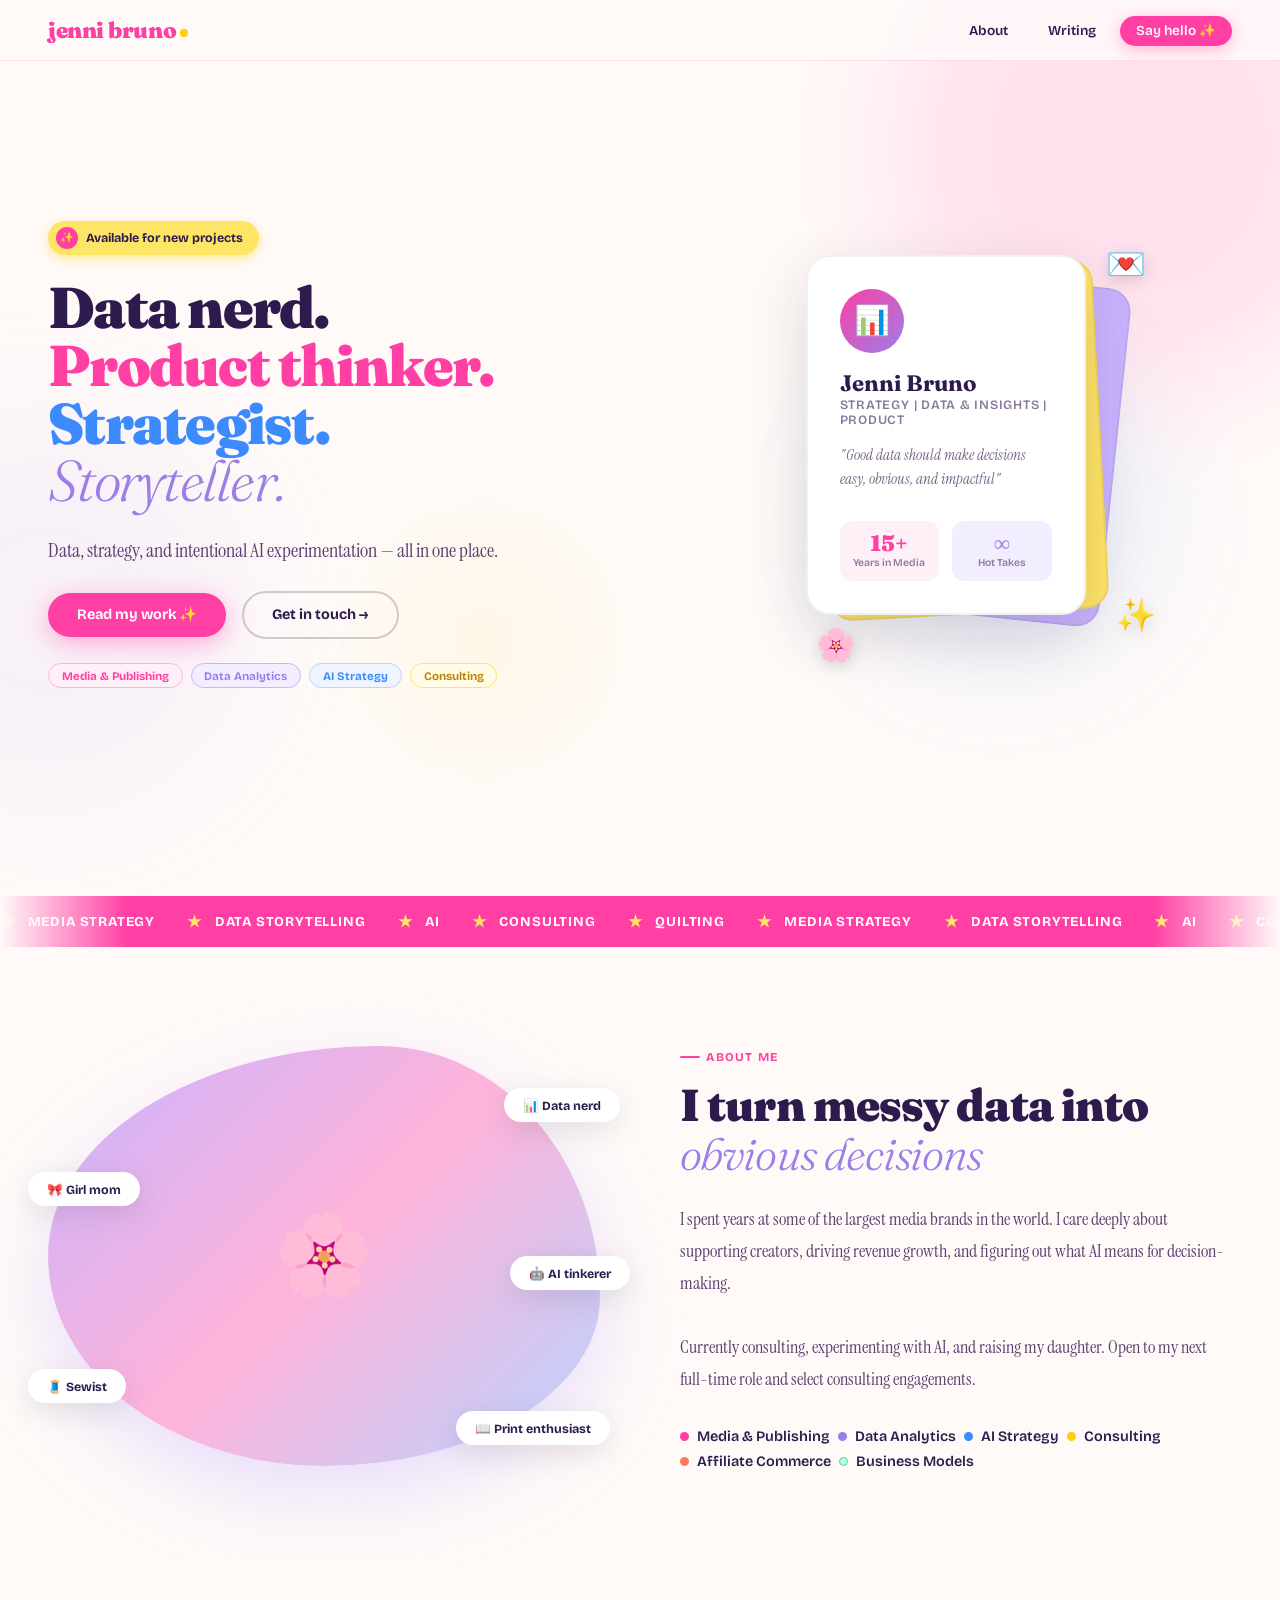
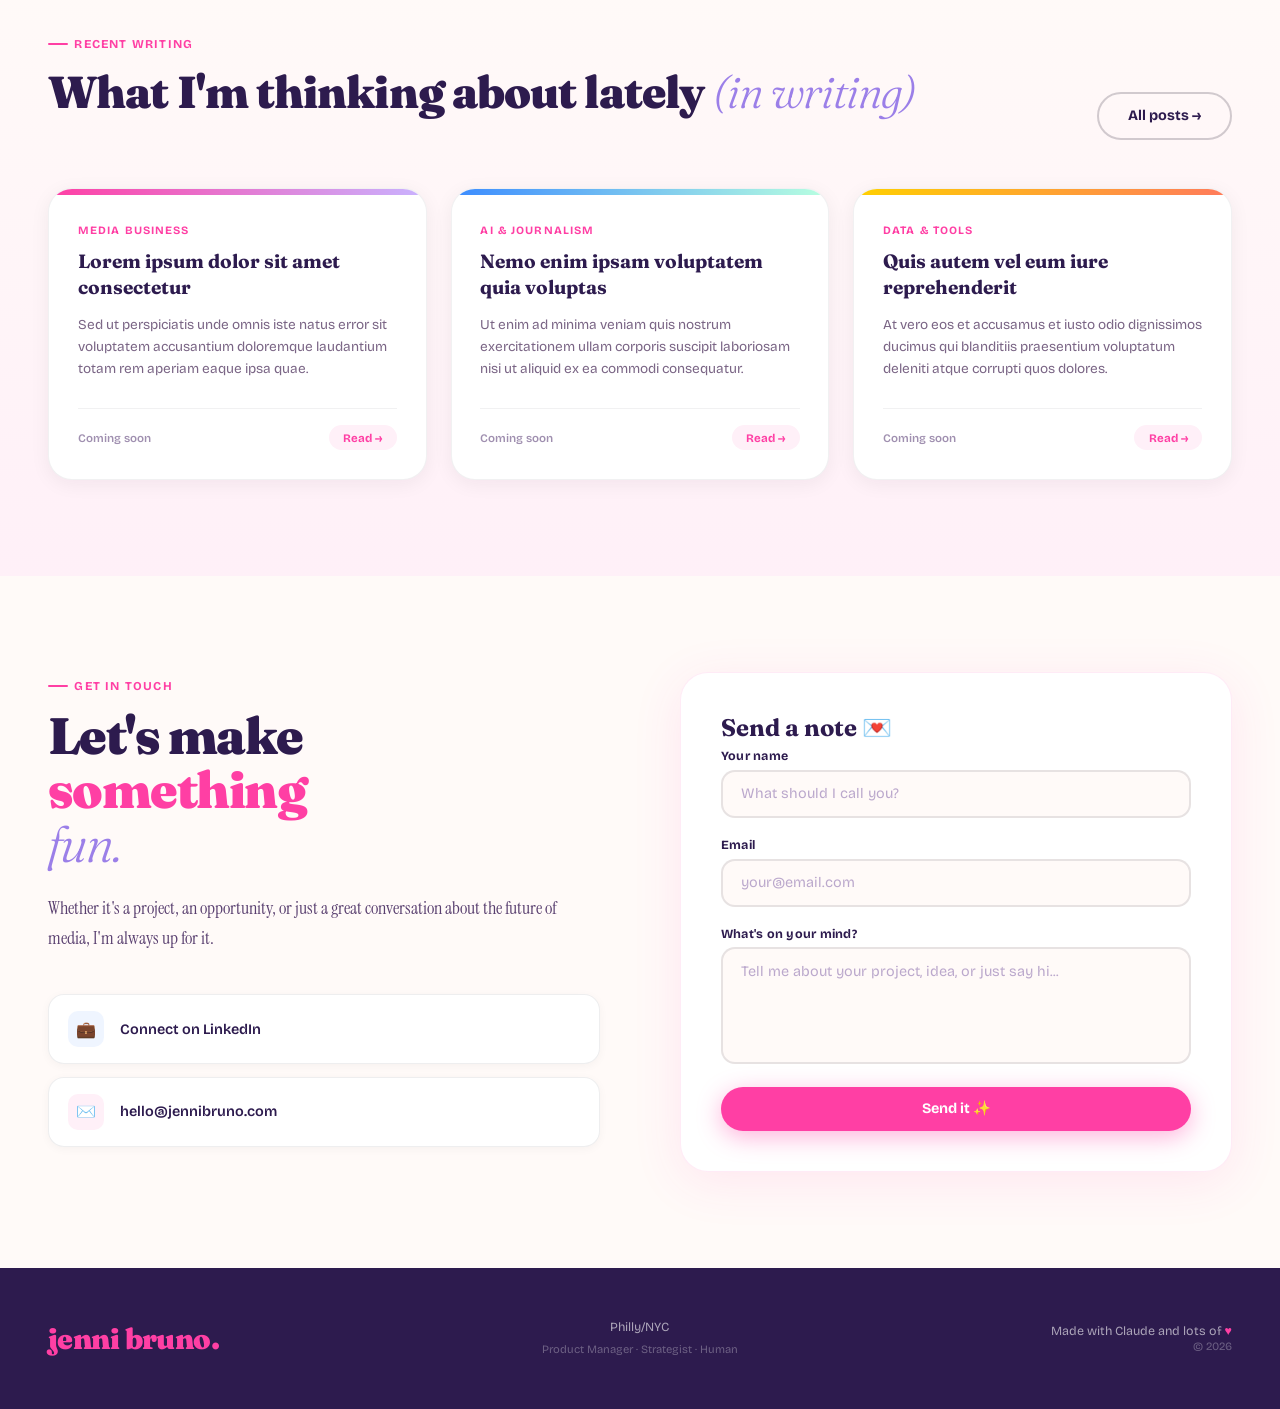
==== index.html @ 7f706852 "Getting started Initial index.html upload from Claude!" ====
<!DOCTYPE html>
<html lang="en">
<head>
<meta charset="UTF-8">
<meta name="viewport" content="width=device-width, initial-scale=1.0">
<title>Jenni Bruno — Turning Data Into Decisions</title>
<meta name="description" content="I turn messy data and business problems into obvious decisions. Strategist, AI tinkerer, and consultant based in Philadelphia.">
<meta name="author" content="Jenni Bruno">
<link rel="canonical" href="https://www.jennibruno.com/">
<!-- Open Graph -->
<meta property="og:type" content="website">
<meta property="og:url" content="https://www.jennibruno.com/">
<meta property="og:title" content="Jenni Bruno — Turning Data Into Decisions">
<meta property="og:description" content="I turn messy data and business problems into obvious decisions. Strategist, AI tinkerer, and consultant based in Philadelphia.">
<meta property="og:image" content="https://www.jennibruno.com/og-image.png">
<meta property="og:site_name" content="Jenni Bruno">
<!-- Twitter Card -->
<meta name="twitter:card" content="summary_large_image">
<meta name="twitter:site" content="@IMJENNIBRUNO">
<meta name="twitter:title" content="Jenni Bruno — Turning Data Into Decisions">
<meta name="twitter:description" content="I turn messy data and business problems into obvious decisions. Strategist, AI tinkerer, and consultant based in Philadelphia.">
<meta name="twitter:image" content="https://www.jennibruno.com/og-image.png">
<link href="https://fonts.googleapis.com/css2?family=Fraunces:ital,opsz,wght@0,9..144,300;0,9..144,700;0,9..144,900;1,9..144,300;1,9..144,700&family=Bricolage+Grotesque:wght@400;600;800&family=Instrument+Serif:ital@0;1&display=swap" rel="stylesheet">
<style>
  :root {
    --pink: #FF3FA4;
    --pink-light: #FFB3DA;
    --pink-pale: #FFF0F8;
    --lavender: #C9B3FF;
    --lavender-deep: #9B7FE8;
    --blue: #3B8BFF;
    --blue-light: #B8D4FF;
    --yellow: #FFE566;
    --yellow-deep: #FFD000;
    --mint: #B8FFE0;
    --coral: #FF7A5C;
    --white: #FFFAF8;
    --black: #1A1025;
    --text: #2D1B4E;
  }

  * { margin: 0; padding: 0; box-sizing: border-box; }
  html { scroll-behavior: smooth; }

  body {
    background: var(--white);
    color: var(--text);
    font-family: 'Bricolage Grotesque', sans-serif;
    overflow-x: hidden;
  }

  /* FLOATING SHAPES BACKGROUND */
  .bg-shapes {
    position: fixed;
    inset: 0;
    pointer-events: none;
    z-index: 0;
    overflow: hidden;
  }

  .shape {
    position: absolute;
    border-radius: 50%;
    opacity: 0.12;
    filter: blur(60px);
  }

  .shape-1 { width: 500px; height: 500px; background: var(--pink); top: -100px; right: -100px; animation: float1 12s ease-in-out infinite; }
  .shape-2 { width: 400px; height: 400px; background: var(--lavender); bottom: 10%; left: -150px; animation: float2 15s ease-in-out infinite; }
  .shape-3 { width: 300px; height: 300px; background: var(--blue); top: 40%; right: 10%; animation: float1 10s ease-in-out infinite reverse; }
  .shape-4 { width: 200px; height: 200px; background: var(--yellow); top: 60%; left: 30%; animation: float2 8s ease-in-out infinite; }

  @keyframes float1 {
    0%, 100% { transform: translate(0, 0) rotate(0deg); }
    33% { transform: translate(30px, -20px) rotate(5deg); }
    66% { transform: translate(-20px, 15px) rotate(-3deg); }
  }
  @keyframes float2 {
    0%, 100% { transform: translate(0, 0); }
    50% { transform: translate(20px, 30px); }
  }

  /* NAV */
  nav {
    position: sticky;
    top: 0;
    z-index: 200;
    padding: 1rem 3rem;
    display: flex;
    align-items: center;
    justify-content: space-between;
    background: rgba(255,250,248,0.85);
    backdrop-filter: blur(12px);
    border-bottom: 1.5px solid rgba(255,63,164,0.15);
  }

  .nav-logo {
    font-family: 'Fraunces', serif;
    font-weight: 900;
    font-size: 1.4rem;
    color: var(--pink);
    text-decoration: none;
    letter-spacing: -0.02em;
  }

  .nav-logo span {
    display: inline-block;
    width: 8px; height: 8px;
    background: var(--yellow-deep);
    border-radius: 50%;
    margin-left: 4px;
    vertical-align: middle;
    animation: blink 2s ease-in-out infinite;
  }

  @keyframes blink {
    0%, 100% { transform: scale(1); }
    50% { transform: scale(1.5); background: var(--pink); }
  }

  .nav-links {
    display: flex;
    gap: 0.5rem;
    list-style: none;
  }

  .nav-links a {
    text-decoration: none;
    color: var(--text);
    font-size: 0.85rem;
    font-weight: 600;
    padding: 0.4rem 1rem;
    border-radius: 100px;
    transition: all 0.2s;
  }

  .nav-links a:hover {
    background: var(--pink);
    color: white;
    transform: translateY(-2px);
  }

  .nav-cta {
    background: var(--pink) !important;
    color: white !important;
    box-shadow: 0 4px 15px rgba(255,63,164,0.35);
  }

  /* HERO */
  .hero {
    position: relative;
    z-index: 1;
    min-height: calc(100vh - 65px);
    display: grid;
    grid-template-columns: 1.1fr 0.9fr;
    gap: 0;
    padding: 0 3rem 3rem;
    align-items: center;
  }

  .hero-left { 
    padding: 4rem 3rem 4rem 0;
    display: flex;
    flex-direction: column;
    gap: 1.5rem;
  }

  .hero-badge {
    display: inline-flex;
    align-items: center;
    gap: 0.5rem;
    background: var(--yellow);
    color: var(--text);
    padding: 0.4rem 1rem 0.4rem 0.5rem;
    border-radius: 100px;
    font-size: 0.78rem;
    font-weight: 700;
    width: fit-content;
    box-shadow: 0 4px 12px rgba(255,208,0,0.4);
    animation: slideUp 0.7s ease both;
  }

  .badge-dot {
    width: 22px; height: 22px;
    background: var(--pink);
    border-radius: 50%;
    display: flex;
    align-items: center;
    justify-content: center;
    font-size: 0.7rem;
  }

  .hero-headline {
    font-family: 'Fraunces', serif;
    font-weight: 900;
    font-size: clamp(2.6rem, 4.5vw, 4.8rem);
    line-height: 1.0;
    letter-spacing: -0.03em;
    color: var(--text);
    animation: slideUp 0.7s 0.1s ease both;
  }

  .hero-headline .line-pink { color: var(--pink); }
  .hero-headline .line-blue { color: var(--blue); }
  .hero-headline .line-italic { font-style: italic; font-weight: 300; color: var(--lavender-deep); }

  .hero-desc {
    font-family: 'Instrument Serif', serif;
    font-size: 1.25rem;
    line-height: 1.65;
    color: #5A4070;
    max-width: 460px;
    animation: slideUp 0.7s 0.2s ease both;
  }

  .hero-desc strong { color: var(--pink); font-style: italic; }

  .hero-actions {
    display: flex;
    gap: 1rem;
    align-items: center;
    flex-wrap: wrap;
    animation: slideUp 0.7s 0.3s ease both;
  }

  .pill-btn {
    display: inline-flex;
    align-items: center;
    gap: 0.5rem;
    padding: 0.85rem 1.8rem;
    border-radius: 100px;
    font-family: 'Bricolage Grotesque', sans-serif;
    font-weight: 700;
    font-size: 0.9rem;
    text-decoration: none;
    cursor: pointer;
    border: none;
    transition: all 0.2s cubic-bezier(0.34, 1.56, 0.64, 1);
  }

  .pill-btn:hover { transform: translateY(-4px) scale(1.02); }

  .pill-primary {
    background: var(--pink);
    color: white;
    box-shadow: 0 6px 25px rgba(255,63,164,0.4);
  }

  .pill-primary:hover { box-shadow: 0 10px 35px rgba(255,63,164,0.5); }

  .pill-outline {
    background: transparent;
    color: var(--text);
    border: 2px solid rgba(26,16,37,0.2) !important;
  }

  .pill-outline:hover { border-color: var(--lavender-deep) !important; color: var(--lavender-deep); }

  .hero-tags {
    display: flex;
    gap: 0.5rem;
    flex-wrap: wrap;
    animation: slideUp 0.7s 0.4s ease both;
  }

  .mini-tag {
    background: var(--pink-pale);
    color: var(--pink);
    padding: 0.3rem 0.8rem;
    border-radius: 100px;
    font-size: 0.72rem;
    font-weight: 700;
    border: 1.5px solid var(--pink-light);
  }

  .mini-tag.lav { background: #F3EEFF; color: var(--lavender-deep); border-color: var(--lavender); }
  .mini-tag.blue { background: #EFF5FF; color: var(--blue); border-color: var(--blue-light); }
  .mini-tag.yel { background: #FFFBE6; color: #B8860B; border-color: var(--yellow); }

  /* HERO RIGHT */
  .hero-right {
    display: flex;
    align-items: center;
    justify-content: center;
    position: relative;
    animation: slideUp 0.7s 0.2s ease both;
  }

  .hero-card-stack {
    position: relative;
    width: 320px;
    height: 400px;
  }

  .hcard {
    position: absolute;
    width: 280px;
    border-radius: 24px;
    padding: 2rem;
    border: 2px solid rgba(0,0,0,0.06);
  }

  .hcard-back {
    background: var(--lavender);
    top: 20px;
    left: 30px;
    height: 340px;
    transform: rotate(6deg);
    z-index: 1;
  }

  .hcard-mid {
    background: var(--yellow);
    top: 10px;
    left: 15px;
    height: 350px;
    transform: rotate(-3deg);
    z-index: 2;
  }

  .hcard-front {
    background: white;
    top: 0;
    left: 0;
    height: 360px;
    z-index: 3;
    box-shadow: 0 20px 60px rgba(26,16,37,0.15);
    display: flex;
    flex-direction: column;
    gap: 1rem;
  }

  .card-avatar {
    width: 64px; height: 64px;
    background: linear-gradient(135deg, var(--pink), var(--lavender-deep));
    border-radius: 50%;
    display: flex;
    align-items: center;
    justify-content: center;
    font-size: 1.8rem;
  }

  .card-name {
    font-family: 'Fraunces', serif;
    font-weight: 700;
    font-size: 1.4rem;
    color: var(--text);
  }

  .card-title {
    font-size: 0.8rem;
    color: #8A7A9B;
    font-weight: 600;
    text-transform: uppercase;
    letter-spacing: 0.06em;
  }

  .card-stats {
    display: grid;
    grid-template-columns: 1fr 1fr;
    gap: 0.8rem;
    margin-top: auto;
  }

  .stat-box {
    background: var(--pink-pale);
    border-radius: 12px;
    padding: 0.7rem;
    text-align: center;
  }

  .stat-box.lav { background: #F3EEFF; }

  .stat-num {
    font-family: 'Fraunces', serif;
    font-size: 1.4rem;
    font-weight: 900;
    color: var(--pink);
    line-height: 1;
  }

  .stat-box.lav .stat-num { color: var(--lavender-deep); }
  .stat-label { font-size: 0.65rem; color: #8A7A9B; font-weight: 600; margin-top: 2px; }

  .floating-sticker {
    position: absolute;
    z-index: 10;
    font-size: 2rem;
    animation: wiggle 3s ease-in-out infinite;
    filter: drop-shadow(0 4px 8px rgba(0,0,0,0.15));
  }

  .sticker-1 { top: -10px; right: -20px; animation-delay: 0s; }
  .sticker-2 { bottom: 20px; right: -30px; animation-delay: 0.5s; }
  .sticker-3 { bottom: -10px; left: 10px; animation-delay: 1s; }

  @keyframes wiggle {
    0%, 100% { transform: rotate(-5deg) scale(1); }
    50% { transform: rotate(5deg) scale(1.1); }
  }

  /* MARQUEE */
  .marquee-wrap {
    position: relative;
    z-index: 1;
    padding: 1rem 0;
    overflow: hidden;
    background: var(--pink);
    mask-image: linear-gradient(to right, transparent, black 10%, black 90%, transparent);
  }

  .marquee-track {
    display: inline-flex;
    gap: 2rem;
    animation: scroll 20s linear infinite;
    white-space: nowrap;
  }

  .marquee-item {
    display: inline-flex;
    align-items: center;
    gap: 0.8rem;
    color: white;
    font-weight: 700;
    font-size: 0.85rem;
    text-transform: uppercase;
    letter-spacing: 0.06em;
  }

  .marquee-star { color: var(--yellow); font-size: 1rem; }

  @keyframes scroll {
    from { transform: translateX(0); }
    to { transform: translateX(-50%); }
  }

  /* ABOUT */
  .about-section {
    position: relative;
    z-index: 1;
    padding: 6rem 3rem;
    display: grid;
    grid-template-columns: 1fr 1fr;
    gap: 5rem;
    align-items: center;
  }

  .about-visual {
    position: relative;
  }

  .about-blob {
    width: 100%;
    height: 420px;
    background: linear-gradient(135deg, var(--lavender) 0%, var(--pink-light) 50%, var(--blue-light) 100%);
    border-radius: 60% 40% 50% 50% / 50% 60% 40% 50%;
    display: flex;
    align-items: center;
    justify-content: center;
    font-size: 5rem;
    animation: morph 8s ease-in-out infinite;
    box-shadow: 0 30px 80px rgba(201,179,255,0.4);
  }

  @keyframes morph {
    0%, 100% { border-radius: 60% 40% 50% 50% / 50% 60% 40% 50%; }
    33% { border-radius: 40% 60% 40% 60% / 60% 40% 60% 40%; }
    66% { border-radius: 50% 50% 60% 40% / 40% 50% 50% 60%; }
  }

  .about-pill-float {
    position: absolute;
    background: white;
    border-radius: 100px;
    padding: 0.6rem 1.2rem;
    font-weight: 700;
    font-size: 0.78rem;
    box-shadow: 0 8px 30px rgba(0,0,0,0.1);
    display: flex;
    align-items: center;
    gap: 0.4rem;
    animation: float2 4s ease-in-out infinite;
  }

  .about-pill-float:nth-child(2) { top: 10%; right: -20px; animation-delay: 0s; }
  .about-pill-float:nth-child(3) { bottom: 15%; left: -20px; animation-delay: 1s; }
  .about-pill-float:nth-child(4) { top: 50%; right: -30px; animation-delay: 2s; }
  .about-pill-float.about-pill-4 { top: 30%; left: -20px; animation-delay: 1.5s; }
  .about-pill-float.about-pill-5 { bottom: 5%; right: -10px; animation-delay: 0.8s; }

  .about-text-side {}

  .section-eyebrow {
    display: inline-flex;
    align-items: center;
    gap: 0.4rem;
    font-size: 0.75rem;
    font-weight: 700;
    text-transform: uppercase;
    letter-spacing: 0.1em;
    color: var(--pink);
    margin-bottom: 1rem;
  }

  .section-eyebrow::before {
    content: '';
    display: inline-block;
    width: 20px; height: 2px;
    background: var(--pink);
    border-radius: 2px;
  }

  .section-title {
    font-family: 'Fraunces', serif;
    font-size: clamp(2.2rem, 3.5vw, 3rem);
    font-weight: 900;
    line-height: 1.1;
    letter-spacing: -0.02em;
    color: var(--text);
    margin-bottom: 1.5rem;
  }

  .section-title em { font-style: italic; font-weight: 300; color: var(--lavender-deep); }

  .about-body {
    font-family: 'Instrument Serif', serif;
    font-size: 1.15rem;
    line-height: 1.75;
    color: #5A4070;
    margin-bottom: 2rem;
  }

  .about-chips {
    display: flex;
    flex-wrap: wrap;
    gap: 0.5rem;
  }

  .chip-dot {
    display: inline-flex;
    align-items: center;
    gap: 8px;
    font-size: 0.9rem;
    font-weight: 600;
    color: var(--text);
  }

  .cdot {
    width: 9px;
    height: 9px;
    border-radius: 50%;
    flex-shrink: 0;
    display: inline-block;
  }

  /* WRITING */
  .writing-section {
    position: relative;
    z-index: 1;
    padding: 4rem 3rem 6rem;
    background: linear-gradient(180deg, var(--white) 0%, var(--pink-pale) 100%);
  }

  .writing-header {
    display: flex;
    align-items: flex-end;
    justify-content: space-between;
    margin-bottom: 3rem;
  }

  .posts-grid {
    display: grid;
    grid-template-columns: repeat(3, 1fr);
    gap: 1.5rem;
  }

  .post-card {
    background: white;
    border-radius: 24px;
    overflow: hidden;
    text-decoration: none;
    color: var(--text);
    box-shadow: 0 4px 20px rgba(26,16,37,0.06);
    border: 1.5px solid rgba(26,16,37,0.06);
    transition: all 0.3s cubic-bezier(0.34, 1.56, 0.64, 1);
    display: flex;
    flex-direction: column;
  }

  .post-card:hover {
    transform: translateY(-8px) rotate(-1deg);
    box-shadow: 0 20px 50px rgba(255,63,164,0.2);
  }

  .post-card:nth-child(2):hover { transform: translateY(-8px) rotate(1deg); }
  .post-card:nth-child(3):hover { transform: translateY(-8px) rotate(-0.5deg); }

  .post-color-bar {
    height: 6px;
    border-radius: 0;
  }

  .bar-pink { background: linear-gradient(90deg, var(--pink), var(--lavender)); }
  .bar-blue { background: linear-gradient(90deg, var(--blue), var(--mint)); }
  .bar-yellow { background: linear-gradient(90deg, var(--yellow-deep), var(--coral)); }

  .post-body {
    padding: 1.8rem;
    display: flex;
    flex-direction: column;
    gap: 0.8rem;
    flex: 1;
  }

  .post-category {
    font-size: 0.7rem;
    font-weight: 700;
    text-transform: uppercase;
    letter-spacing: 0.1em;
    color: var(--pink);
  }

  .post-title {
    font-family: 'Fraunces', serif;
    font-size: 1.2rem;
    font-weight: 700;
    line-height: 1.35;
    color: var(--text);
  }

  .post-excerpt {
    font-size: 0.85rem;
    line-height: 1.6;
    color: #7A6585;
    flex: 1;
  }

  .post-footer {
    display: flex;
    align-items: center;
    justify-content: space-between;
    margin-top: 1rem;
    padding-top: 1rem;
    border-top: 1.5px solid rgba(26,16,37,0.06);
  }

  .post-date { font-size: 0.72rem; color: #A090B0; font-weight: 600; }

  .read-btn {
    background: var(--pink-pale);
    color: var(--pink);
    padding: 0.35rem 0.9rem;
    border-radius: 100px;
    font-size: 0.72rem;
    font-weight: 700;
    transition: all 0.2s;
  }

  .post-card:hover .read-btn {
    background: var(--pink);
    color: white;
  }

  /* CONTACT */
  .contact-section {
    position: relative;
    z-index: 1;
    padding: 6rem 3rem;
    display: grid;
    grid-template-columns: 1fr 1fr;
    gap: 5rem;
    align-items: start;
  }

  .contact-left {}

  .contact-big {
    font-family: 'Fraunces', serif;
    font-size: clamp(2.5rem, 4vw, 4rem);
    font-weight: 900;
    line-height: 1.05;
    letter-spacing: -0.03em;
    color: var(--text);
    margin-bottom: 1.5rem;
  }

  .contact-big span { color: var(--pink); }
  .contact-big em { font-style: italic; font-weight: 300; color: var(--lavender-deep); }

  .contact-desc {
    font-family: 'Instrument Serif', serif;
    font-size: 1.1rem;
    line-height: 1.7;
    color: #5A4070;
    margin-bottom: 2.5rem;
  }

  .contact-links {
    display: flex;
    flex-direction: column;
    gap: 0.8rem;
  }

  .contact-link {
    display: flex;
    align-items: center;
    gap: 1rem;
    padding: 1rem 1.2rem;
    background: white;
    border-radius: 16px;
    text-decoration: none;
    color: var(--text);
    font-weight: 600;
    font-size: 0.9rem;
    border: 1.5px solid rgba(26,16,37,0.07);
    box-shadow: 0 2px 10px rgba(0,0,0,0.04);
    transition: all 0.2s;
  }

  .contact-link:hover {
    border-color: var(--pink);
    transform: translateX(6px);
    box-shadow: 0 4px 20px rgba(255,63,164,0.15);
  }

  .link-icon {
    width: 36px; height: 36px;
    border-radius: 10px;
    display: flex;
    align-items: center;
    justify-content: center;
    font-size: 1rem;
    flex-shrink: 0;
  }

  .icon-pink { background: var(--pink-pale); }
  .icon-blue { background: #EFF5FF; }
  .icon-lav { background: #F3EEFF; }

  /* FORM */
  .contact-form-wrap {
    background: white;
    border-radius: 28px;
    padding: 2.5rem;
    box-shadow: 0 10px 50px rgba(255,63,164,0.1);
    border: 1.5px solid rgba(255,63,164,0.1);
  }

  .form-title {
    font-family: 'Fraunces', serif;
    font-size: 1.5rem;
    font-weight: 700;
    color: var(--text);
    margin-bottom: 0.4rem;
  }

  .form-sub {
    font-size: 0.85rem;
    color: #8A7A9B;
    margin-bottom: 1.8rem;
  }

  .field {
    margin-bottom: 1.2rem;
  }

  .field label {
    display: block;
    font-size: 0.78rem;
    font-weight: 700;
    color: var(--text);
    margin-bottom: 0.4rem;
    letter-spacing: 0.02em;
  }

  .field input,
  .field textarea {
    width: 100%;
    padding: 0.85rem 1.1rem;
    border-radius: 14px;
    border: 2px solid rgba(26,16,37,0.1);
    background: var(--white);
    font-family: 'Bricolage Grotesque', sans-serif;
    font-size: 0.9rem;
    color: var(--text);
    outline: none;
    transition: all 0.2s;
    resize: none;
  }

  .field input:focus,
  .field textarea:focus {
    border-color: var(--pink);
    background: white;
    box-shadow: 0 0 0 4px rgba(255,63,164,0.08);
  }

  .field input::placeholder,
  .field textarea::placeholder { color: #BBA8CC; }

  /* FOOTER */
  footer {
    position: relative;
    z-index: 1;
    background: var(--text);
    color: rgba(255,255,255,0.6);
    padding: 3rem;
    display: grid;
    grid-template-columns: 1fr 1fr 1fr;
    align-items: center;
    gap: 2rem;
  }

  .footer-logo {
    font-family: 'Fraunces', serif;
    font-size: 1.8rem;
    font-weight: 900;
    color: var(--pink);
    letter-spacing: -0.02em;
  }

  .footer-middle {
    text-align: center;
    font-size: 0.78rem;
    line-height: 1.8;
  }

  .footer-right {
    text-align: right;
    font-size: 0.78rem;
  }

  .footer-heart { color: var(--pink); }

  @keyframes slideUp {
    from { opacity: 0; transform: translateY(30px); }
    to { opacity: 1; transform: translateY(0); }
  }

  /* RESPONSIVE */
  @media (max-width: 900px) {
    .hero { grid-template-columns: 1fr; padding: 2rem; }
    .hero-right { display: none; }
    .about-section, .contact-section { grid-template-columns: 1fr; gap: 3rem; padding: 4rem 2rem; }
    .posts-grid { grid-template-columns: 1fr; }
    .writing-section { padding: 4rem 2rem; }
    nav { padding: 1rem 1.5rem; }
    .nav-links { display: none; }
    footer { grid-template-columns: 1fr; text-align: center; }
    .footer-right { text-align: center; }
    .writing-header { flex-direction: column; align-items: flex-start; gap: 1rem; }
  }
</style>
</head>
<body>

<div class="bg-shapes">
  <div class="shape shape-1"></div>
  <div class="shape shape-2"></div>
  <div class="shape shape-3"></div>
  <div class="shape shape-4"></div>
</div>

<!-- NAV -->
<nav>
  <a href="#" class="nav-logo">jenni bruno<span></span></a>
  <ul class="nav-links">
    <li><a href="#about">About</a></li>
    <li><a href="#writing">Writing</a></li>
    <li><a href="#contact" class="nav-cta">Say hello ✨</a></li>
  </ul>
</nav>

<!-- HERO -->
<section class="hero">
  <div class="hero-left">
    <div class="hero-badge">
      <div class="badge-dot">✨</div>
      Available for new projects
    </div>

    <h1 class="hero-headline">
      Data nerd.<br>
      <span class="line-pink">Product thinker.</span><br>
      <span class="line-blue">Strategist.</span><br>
      <span class="line-italic">Storyteller.</span>
    </h1>

    <p class="hero-desc">
      Data, strategy, and intentional AI experimentation — all in one place.
    </p>

    <div class="hero-actions">
      <a href="#writing" class="pill-btn pill-primary">Read my work ✨</a>
      <a href="#contact" class="pill-btn pill-outline">Get in touch →</a>
    </div>

    <div class="hero-tags">
      <span class="mini-tag">Media & Publishing</span>
      <span class="mini-tag lav">Data Analytics</span>
      <span class="mini-tag blue">AI Strategy</span>
      <span class="mini-tag yel">Consulting</span>
    </div>
  </div>

  <div class="hero-right">
    <div class="hero-card-stack">
      <div class="hcard hcard-back"></div>
      <div class="hcard hcard-mid"></div>
      <div class="hcard hcard-front">
        <div class="card-avatar">📊</div>
        <div>
          <div class="card-name">Jenni Bruno</div>
          <div class="card-title">Strategy | Data & Insights | Product</div>
        </div>
        <p style="font-family:'Instrument Serif',serif; font-size:0.95rem; color:#7A6585; line-height:1.6; font-style:italic;">
          "Good data should make decisions easy, obvious, and impactful"
        </p>
        <div class="card-stats">
          <div class="stat-box">
            <div class="stat-num">15+</div>
            <div class="stat-label">Years in Media</div>
          </div>
          <div class="stat-box lav">
            <div class="stat-num">∞</div>
            <div class="stat-label">Hot Takes</div>
          </div>
        </div>
      </div>
      <div class="floating-sticker sticker-1">💌</div>
      <div class="floating-sticker sticker-2">✨</div>
      <div class="floating-sticker sticker-3">🌸</div>
    </div>
  </div>
</section>

<!-- MARQUEE -->
<div class="marquee-wrap">
  <div class="marquee-track">
    <span class="marquee-item"><span class="marquee-star">★</span> Media Strategy</span>
    <span class="marquee-item"><span class="marquee-star">★</span> Data Storytelling</span>
    <span class="marquee-item"><span class="marquee-star">★</span> AI</span>
    <span class="marquee-item"><span class="marquee-star">★</span> Consulting</span>
    <span class="marquee-item"><span class="marquee-star">★</span> Quilting</span>
    <span class="marquee-item"><span class="marquee-star">★</span> Media Strategy</span>
    <span class="marquee-item"><span class="marquee-star">★</span> Data Storytelling</span>
    <span class="marquee-item"><span class="marquee-star">★</span> AI</span>
    <span class="marquee-item"><span class="marquee-star">★</span> Consulting</span>
    <span class="marquee-item"><span class="marquee-star">★</span> Quilting</span>
  </div>
</div>

<!-- ABOUT -->
<section class="about-section" id="about">
  <div class="about-visual">
    <div class="about-blob">🌸</div>
    <div class="about-pill-float">📊 Data nerd</div>
    <div class="about-pill-float">🧵 Sewist</div>
    <div class="about-pill-float">🤖 AI tinkerer</div>
    <div class="about-pill-float about-pill-4">🎀 Girl mom</div>
    <div class="about-pill-float about-pill-5">📖 Print enthusiast</div>
  </div>
  <div class="about-text-side">
    <div class="section-eyebrow">About me</div>
    <h2 class="section-title">I turn messy data into <em>obvious decisions</em></h2>
    <p class="about-body">
      I spent years at some of the largest media brands in the world. I care deeply about supporting creators, driving revenue growth, and figuring out what AI means for decision-making.
    </p>
    <p class="about-body">
      Currently consulting, experimenting with AI, and raising my daughter. Open to my next full-time role and select consulting engagements.
    </p>
    <div class="about-chips">
      <span class="chip-dot"><span class="cdot" style="background:#FF3FA4;"></span>Media & Publishing</span>
      <span class="chip-dot"><span class="cdot" style="background:#9B7FE8;"></span>Data Analytics</span>
      <span class="chip-dot"><span class="cdot" style="background:#3B8BFF;"></span>AI Strategy</span>
      <span class="chip-dot"><span class="cdot" style="background:#FFD000;"></span>Consulting</span>
      <span class="chip-dot"><span class="cdot" style="background:#FF7A5C;"></span>Affiliate Commerce</span>
      <span class="chip-dot"><span class="cdot" style="background:#B8FFE0; border: 1.5px solid #5DCAA5;"></span>Business Models</span>
    </div>
  </div>
</section>

<!-- WRITING -->
<section class="writing-section" id="writing">
  <div class="writing-header">
    <div>
      <div class="section-eyebrow">Recent Writing</div>
      <h2 class="section-title">What I'm thinking about lately <em>(in writing)</em></h2>
    </div>
    <a href="#" class="pill-btn pill-outline" style="border: 2px solid rgba(26,16,37,0.2) !important;">All posts →</a>
  </div>

  <div class="posts-grid">
    <a class="post-card" href="#">
      <div class="post-color-bar bar-pink"></div>
      <div class="post-body">
        <div class="post-category">Media Business</div>
        <div class="post-title">Lorem ipsum dolor sit amet consectetur</div>
        <div class="post-excerpt">Sed ut perspiciatis unde omnis iste natus error sit voluptatem accusantium doloremque laudantium totam rem aperiam eaque ipsa quae.</div>
        <div class="post-footer">
          <div class="post-date">Coming soon</div>
          <div class="read-btn">Read →</div>
        </div>
      </div>
    </a>

    <a class="post-card" href="#">
      <div class="post-color-bar bar-blue"></div>
      <div class="post-body">
        <div class="post-category">AI & Journalism</div>
        <div class="post-title">Nemo enim ipsam voluptatem quia voluptas</div>
        <div class="post-excerpt">Ut enim ad minima veniam quis nostrum exercitationem ullam corporis suscipit laboriosam nisi ut aliquid ex ea commodi consequatur.</div>
        <div class="post-footer">
          <div class="post-date">Coming soon</div>
          <div class="read-btn">Read →</div>
        </div>
      </div>
    </a>

    <a class="post-card" href="#">
      <div class="post-color-bar bar-yellow"></div>
      <div class="post-body">
        <div class="post-category">Data & Tools</div>
        <div class="post-title">Quis autem vel eum iure reprehenderit</div>
        <div class="post-excerpt">At vero eos et accusamus et iusto odio dignissimos ducimus qui blanditiis praesentium voluptatum deleniti atque corrupti quos dolores.</div>
        <div class="post-footer">
          <div class="post-date">Coming soon</div>
          <div class="read-btn">Read →</div>
        </div>
      </div>
    </a>
  </div>
</section>

<!-- CONTACT -->
<section class="contact-section" id="contact">
  <div class="contact-left">
    <div class="section-eyebrow">Get in touch</div>
    <h2 class="contact-big">Let's make<br><span>something</span><br><em>fun.</em></h2>
    <p class="contact-desc">Whether it's a project, an opportunity, or just a great conversation about the future of media, I'm always up for it.</p>
    <div class="contact-links">
      <a href="https://linkedin.com/in/IMJENNIBRUNO" class="contact-link">
        <div class="link-icon icon-blue">💼</div>
        Connect on LinkedIn
      </a>
      <a href="mailto:hello@jennibruno.com" class="contact-link">
        <div class="link-icon icon-pink">✉️</div>
        hello@jennibruno.com
      </a>
    </div>
  </div>

  <div class="contact-form-wrap">
    <div class="form-title">Send a note 💌</div>
    <div class="field">
      <label>Your name</label>
      <input type="text" placeholder="What should I call you?">
    </div>
    <div class="field">
      <label>Email</label>
      <input type="email" placeholder="your@email.com">
    </div>
    <div class="field">
      <label>What's on your mind?</label>
      <textarea rows="5" placeholder="Tell me about your project, idea, or just say hi..."></textarea>
    </div>
    <button class="pill-btn pill-primary" style="width:100%; justify-content:center; font-size:0.9rem;">
      Send it ✨
    </button>
  </div>
</section>

<!-- FOOTER -->
<footer>
  <div class="footer-logo">jenni bruno.</div>
  <div class="footer-middle">
    Philly/NYC<br>
    <span style="font-size:0.7rem; opacity:0.5;">Product Manager · Strategist · Human</span>
  </div>
  <div class="footer-right">
    Made with Claude and lots of <span class="footer-heart">♥</span><br>
    <span style="font-size:0.7rem; opacity:0.5;">© 2026</span>
  </div>
</footer>

</body>
</html>
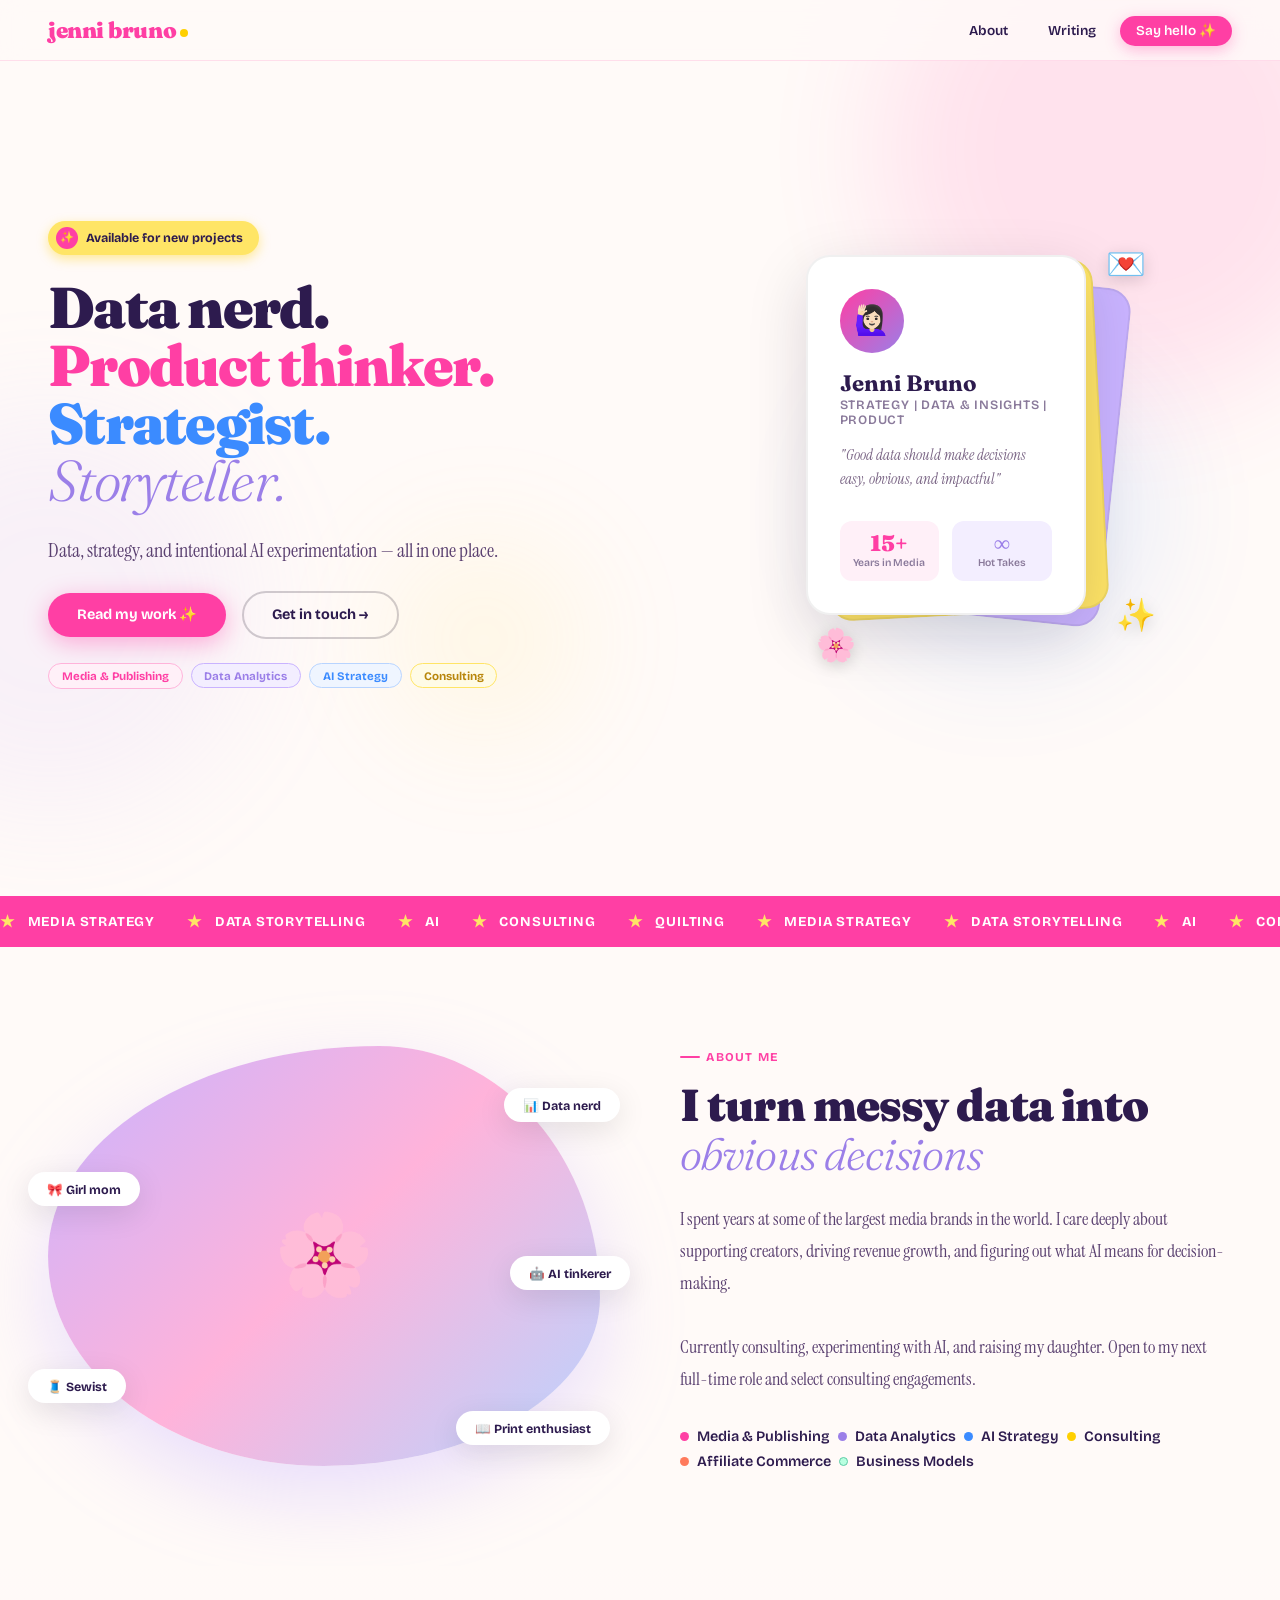
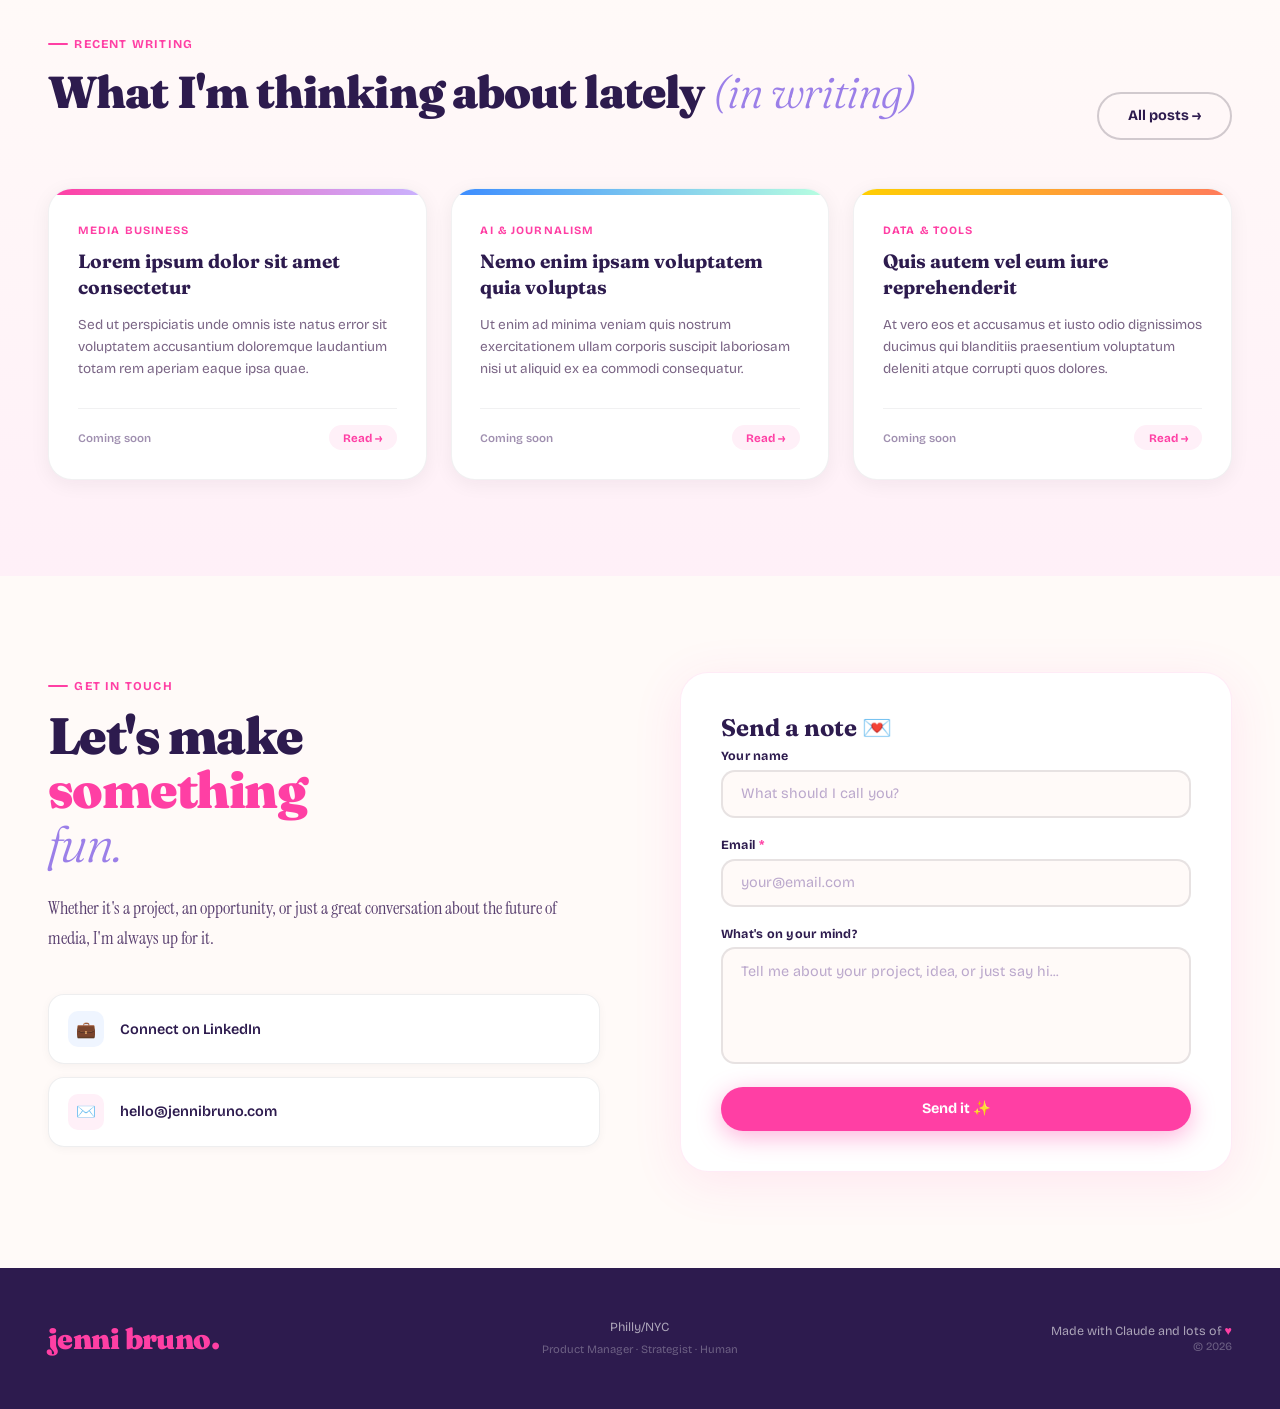
==== commit ac988aa6: "Form now works, and a few fixes - Add formspree contact form - Fix marquee - Add favicon - Differ" ====
--- a/index.html
+++ b/index.html
@@ -20,6 +20,7 @@
 <meta name="twitter:title" content="Jenni Bruno — Turning Data Into Decisions">
 <meta name="twitter:description" content="I turn messy data and business problems into obvious decisions. Strategist, AI tinkerer, and consultant based in Philadelphia.">
 <meta name="twitter:image" content="https://www.jennibruno.com/og-image.png">
+<link rel="icon" type="image/svg+xml" href="data:image/svg+xml,<svg xmlns='http://www.w3.org/2000/svg' viewBox='0 0 32 32'><rect width='32' height='32' rx='8' fill='%23FF3FA4'/><text x='50%25' y='50%25' dominant-baseline='central' text-anchor='middle' font-family='Georgia,serif' font-weight='900' font-size='14' fill='white' letter-spacing='-1'>jb</text></svg>">
 <link href="https://fonts.googleapis.com/css2?family=Fraunces:ital,opsz,wght@0,9..144,300;0,9..144,700;0,9..144,900;1,9..144,300;1,9..144,700&family=Bricolage+Grotesque:wght@400;600;800&family=Instrument+Serif:ital@0;1&display=swap" rel="stylesheet">
 <style>
   :root {
@@ -406,14 +407,19 @@
     padding: 1rem 0;
     overflow: hidden;
     background: var(--pink);
-    mask-image: linear-gradient(to right, transparent, black 10%, black 90%, transparent);
   }
 
   .marquee-track {
     display: inline-flex;
     gap: 2rem;
-    animation: scroll 20s linear infinite;
+    animation: scroll 25s linear infinite;
     white-space: nowrap;
+    flex-shrink: 0;
+  }
+
+  @keyframes scroll {
+    from { transform: translateX(0); }
+    to { transform: translateX(-100%); }
   }
 
   .marquee-item {
@@ -428,11 +434,6 @@
   }
 
   .marquee-star { color: var(--yellow); font-size: 1rem; }
-
-  @keyframes scroll {
-    from { transform: translateX(0); }
-    to { transform: translateX(-50%); }
-  }
 
   /* ABOUT */
   .about-section {
@@ -908,7 +909,7 @@
       <div class="hcard hcard-back"></div>
       <div class="hcard hcard-mid"></div>
       <div class="hcard hcard-front">
-        <div class="card-avatar">📊</div>
+        <div class="card-avatar">🙋🏻‍♀️</div>
         <div>
           <div class="card-name">Jenni Bruno</div>
           <div class="card-title">Strategy | Data & Insights | Product</div>
@@ -934,19 +935,32 @@
   </div>
 </section>
 
-<!-- MARQUEE -->
-<div class="marquee-wrap">
-  <div class="marquee-track">
-    <span class="marquee-item"><span class="marquee-star">★</span> Media Strategy</span>
-    <span class="marquee-item"><span class="marquee-star">★</span> Data Storytelling</span>
-    <span class="marquee-item"><span class="marquee-star">★</span> AI</span>
-    <span class="marquee-item"><span class="marquee-star">★</span> Consulting</span>
-    <span class="marquee-item"><span class="marquee-star">★</span> Quilting</span>
-    <span class="marquee-item"><span class="marquee-star">★</span> Media Strategy</span>
-    <span class="marquee-item"><span class="marquee-star">★</span> Data Storytelling</span>
-    <span class="marquee-item"><span class="marquee-star">★</span> AI</span>
-    <span class="marquee-item"><span class="marquee-star">★</span> Consulting</span>
-    <span class="marquee-item"><span class="marquee-star">★</span> Quilting</span>
+  <div class="marquee-wrap">
+  <div style="display:flex; white-space:nowrap;">
+    <div class="marquee-track">
+      <span class="marquee-item"><span class="marquee-star">★</span> Media Strategy</span>
+      <span class="marquee-item"><span class="marquee-star">★</span> Data Storytelling</span>
+      <span class="marquee-item"><span class="marquee-star">★</span> AI</span>
+      <span class="marquee-item"><span class="marquee-star">★</span> Consulting</span>
+      <span class="marquee-item"><span class="marquee-star">★</span> Quilting</span>
+      <span class="marquee-item"><span class="marquee-star">★</span> Media Strategy</span>
+      <span class="marquee-item"><span class="marquee-star">★</span> Data Storytelling</span>
+      <span class="marquee-item"><span class="marquee-star">★</span> AI</span>
+      <span class="marquee-item"><span class="marquee-star">★</span> Consulting</span>
+      <span class="marquee-item"><span class="marquee-star">★</span> Quilting</span>
+    </div>
+    <div class="marquee-track" aria-hidden="true">
+      <span class="marquee-item"><span class="marquee-star">★</span> Media Strategy</span>
+      <span class="marquee-item"><span class="marquee-star">★</span> Data Storytelling</span>
+      <span class="marquee-item"><span class="marquee-star">★</span> AI</span>
+      <span class="marquee-item"><span class="marquee-star">★</span> Consulting</span>
+      <span class="marquee-item"><span class="marquee-star">★</span> Quilting</span>
+      <span class="marquee-item"><span class="marquee-star">★</span> Media Strategy</span>
+      <span class="marquee-item"><span class="marquee-star">★</span> Data Storytelling</span>
+      <span class="marquee-item"><span class="marquee-star">★</span> AI</span>
+      <span class="marquee-item"><span class="marquee-star">★</span> Consulting</span>
+      <span class="marquee-item"><span class="marquee-star">★</span> Quilting</span>
+    </div>
   </div>
 </div>
 
@@ -1052,21 +1066,23 @@
 
   <div class="contact-form-wrap">
     <div class="form-title">Send a note 💌</div>
+    <form action="https://formspree.io/f/xaqkjbrb" method="POST">
     <div class="field">
       <label>Your name</label>
-      <input type="text" placeholder="What should I call you?">
+      <input type="text" name="name" placeholder="What should I call you?">
     </div>
     <div class="field">
-      <label>Email</label>
-      <input type="email" placeholder="your@email.com">
+      <label>Email <span style="color:var(--pink);">*</span></label>
+      <input type="email" name="email" placeholder="your@email.com" required>
     </div>
     <div class="field">
       <label>What's on your mind?</label>
-      <textarea rows="5" placeholder="Tell me about your project, idea, or just say hi..."></textarea>
+      <textarea rows="5" name="message" placeholder="Tell me about your project, idea, or just say hi..."></textarea>
     </div>
-    <button class="pill-btn pill-primary" style="width:100%; justify-content:center; font-size:0.9rem;">
+    <button type="submit" class="pill-btn pill-primary" style="width:100%; justify-content:center; font-size:0.9rem;">
       Send it ✨
     </button>
+    </form>
   </div>
 </section>
 
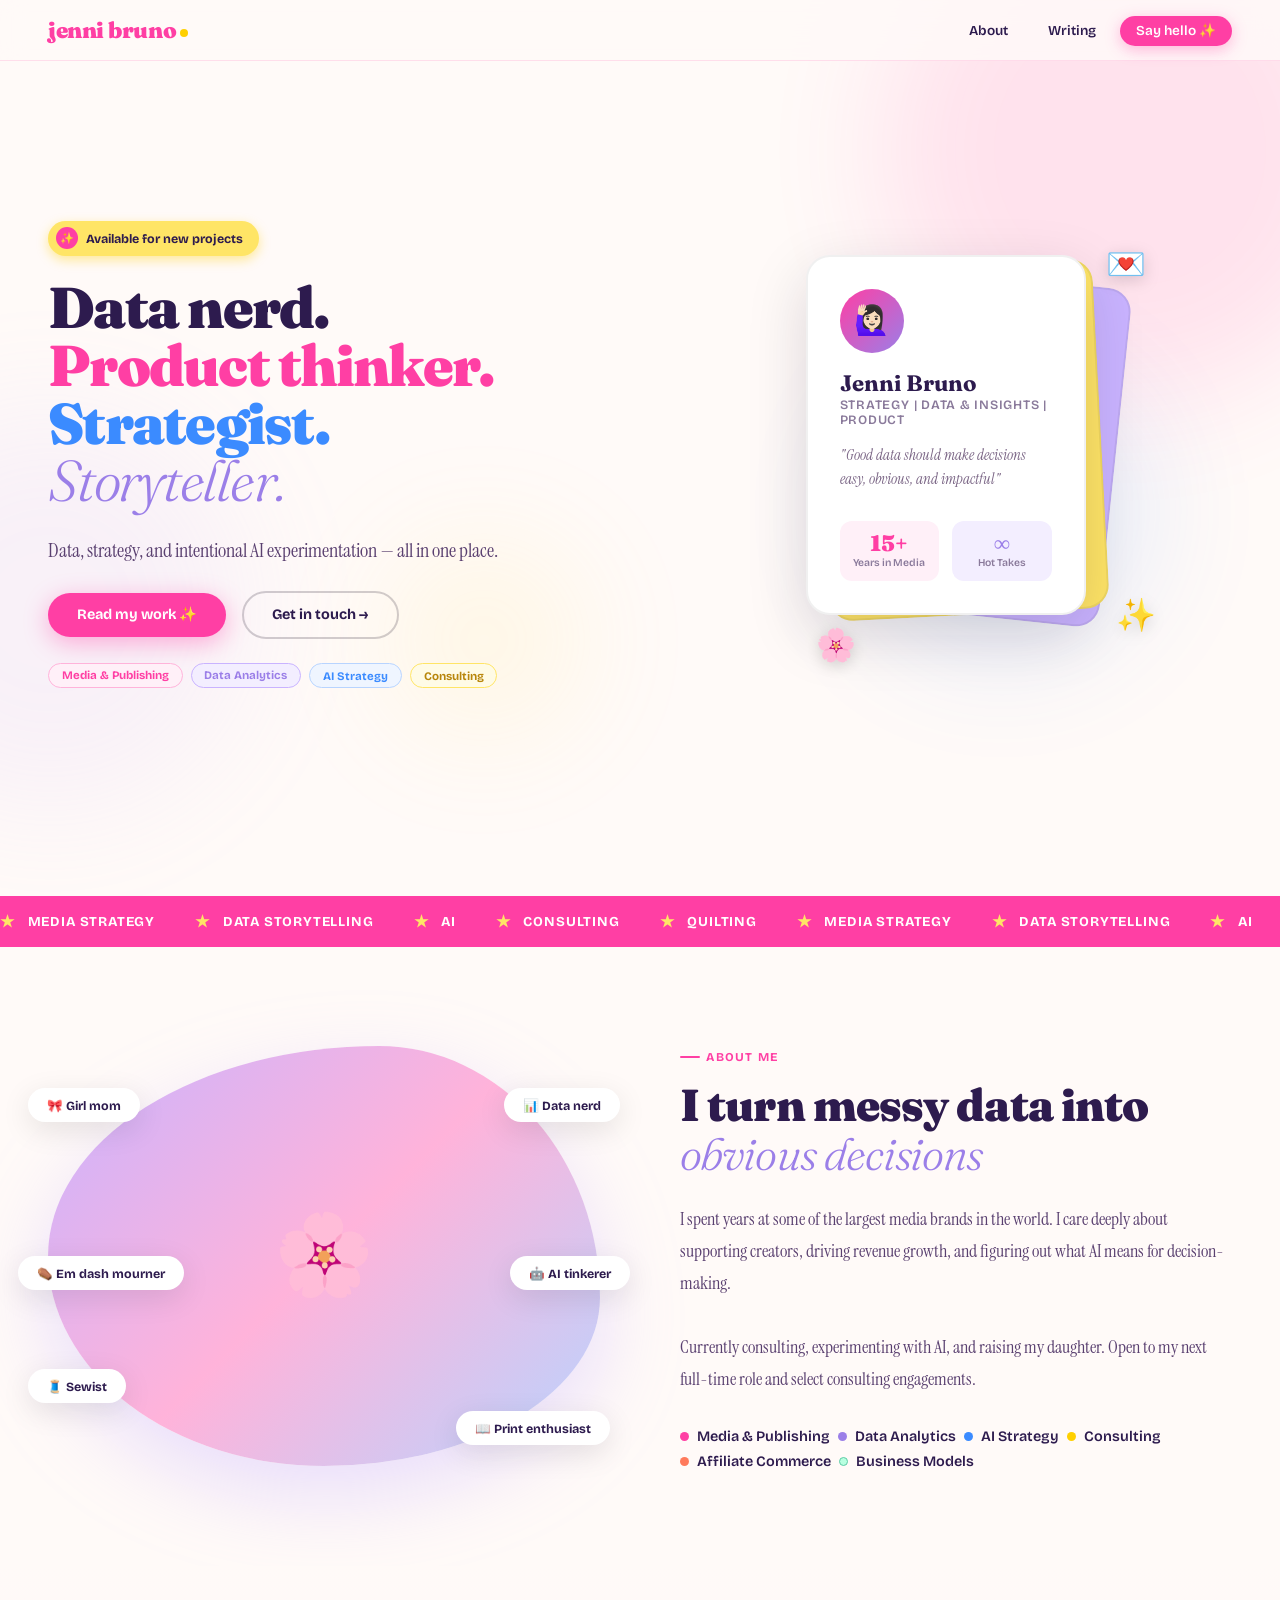
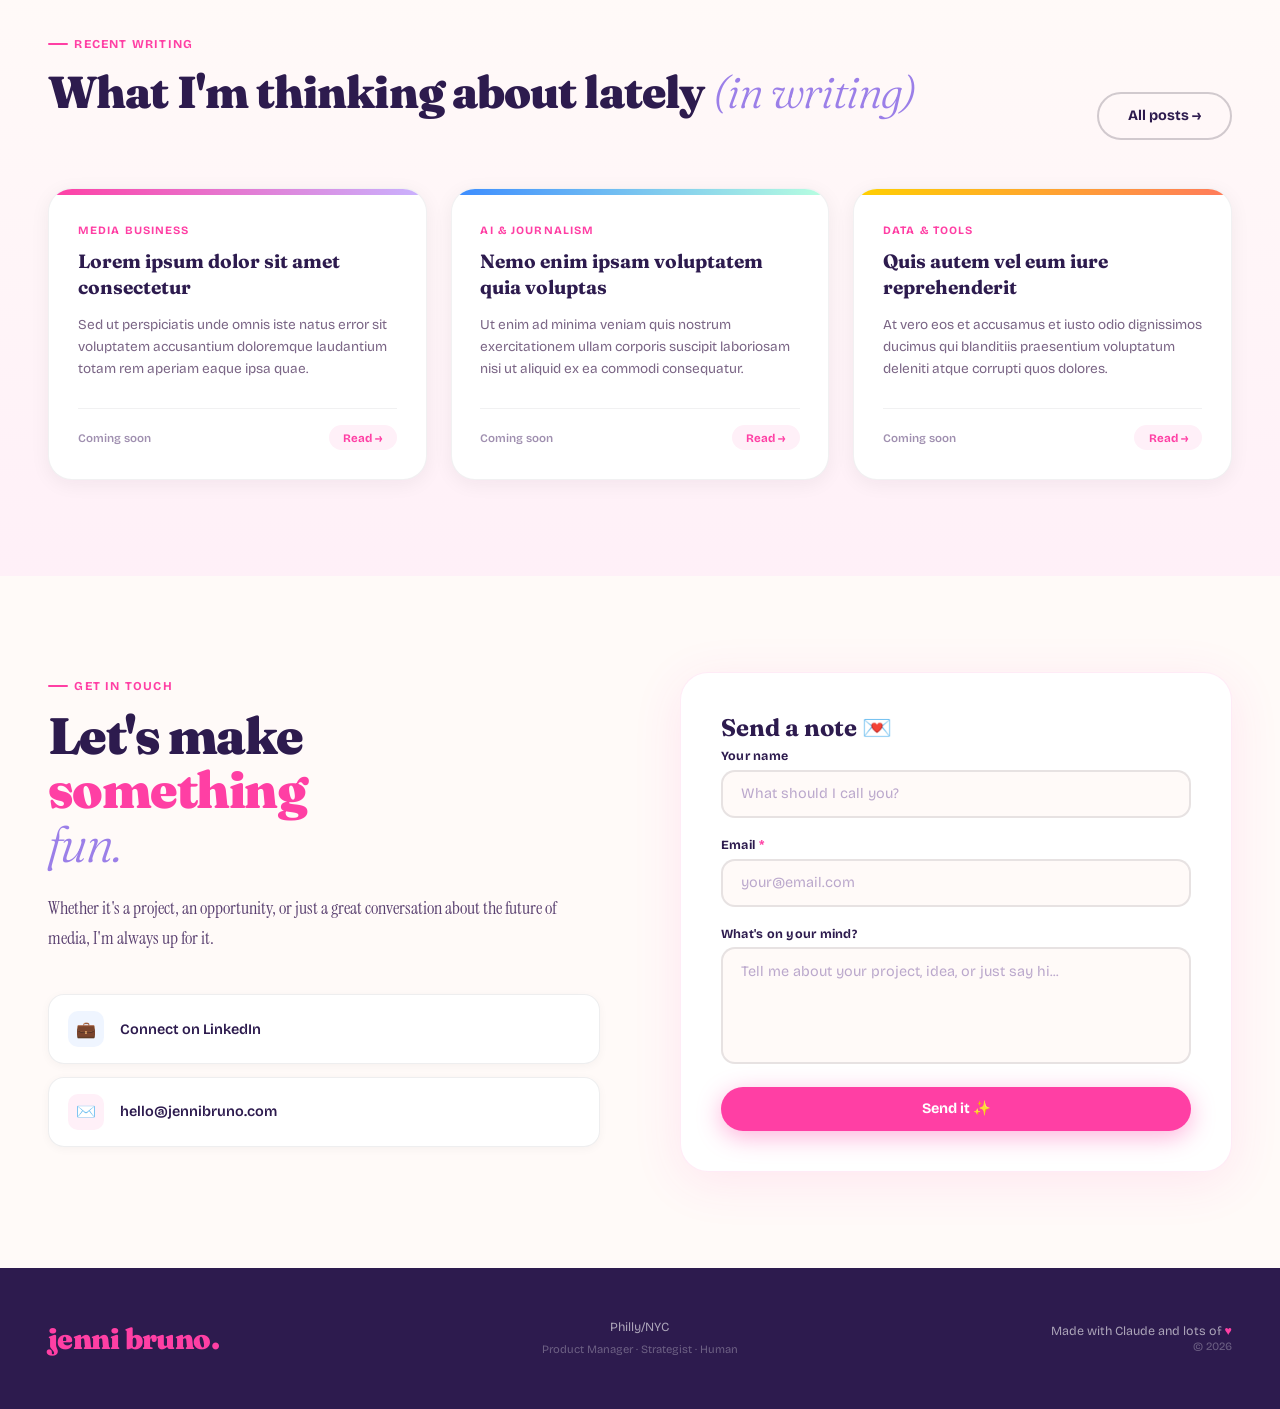
==== commit 6ed08aee: "Fix Alignment Issues - Updated alignment in Marquee - Added new floating pill for "em dash mourner"" ====
--- a/index.html
+++ b/index.html
@@ -411,7 +411,6 @@
 
   .marquee-track {
     display: inline-flex;
-    gap: 2rem;
     animation: scroll 25s linear infinite;
     white-space: nowrap;
     flex-shrink: 0;
@@ -431,6 +430,7 @@
     font-size: 0.85rem;
     text-transform: uppercase;
     letter-spacing: 0.06em;
+    padding-right: 2.5rem;
   }
 
   .marquee-star { color: var(--yellow); font-size: 1rem; }
@@ -486,8 +486,9 @@
   .about-pill-float:nth-child(2) { top: 10%; right: -20px; animation-delay: 0s; }
   .about-pill-float:nth-child(3) { bottom: 15%; left: -20px; animation-delay: 1s; }
   .about-pill-float:nth-child(4) { top: 50%; right: -30px; animation-delay: 2s; }
-  .about-pill-float.about-pill-4 { top: 30%; left: -20px; animation-delay: 1.5s; }
+  .about-pill-float.about-pill-4 { top: 10%; left: -20px; animation-delay: 1.5s; }
   .about-pill-float.about-pill-5 { bottom: 5%; right: -10px; animation-delay: 0.8s; }
+  .about-pill-float.about-pill-6 { top: 50%; left: -30px; animation-delay: 2.2s; }
 
   .about-text-side {}
 
@@ -882,7 +883,7 @@
 
     <h1 class="hero-headline">
       Data nerd.<br>
-      <span class="line-pink">Product thinker.</span><br>
+      <span class="line-pink" style="white-space:nowrap;">Product thinker.</span><br>
       <span class="line-blue">Strategist.</span><br>
       <span class="line-italic">Storyteller.</span>
     </h1>
@@ -973,6 +974,7 @@
     <div class="about-pill-float">🤖 AI tinkerer</div>
     <div class="about-pill-float about-pill-4">🎀 Girl mom</div>
     <div class="about-pill-float about-pill-5">📖 Print enthusiast</div>
+    <div class="about-pill-float about-pill-6">⚰️ Em dash mourner</div>
   </div>
   <div class="about-text-side">
     <div class="section-eyebrow">About me</div>
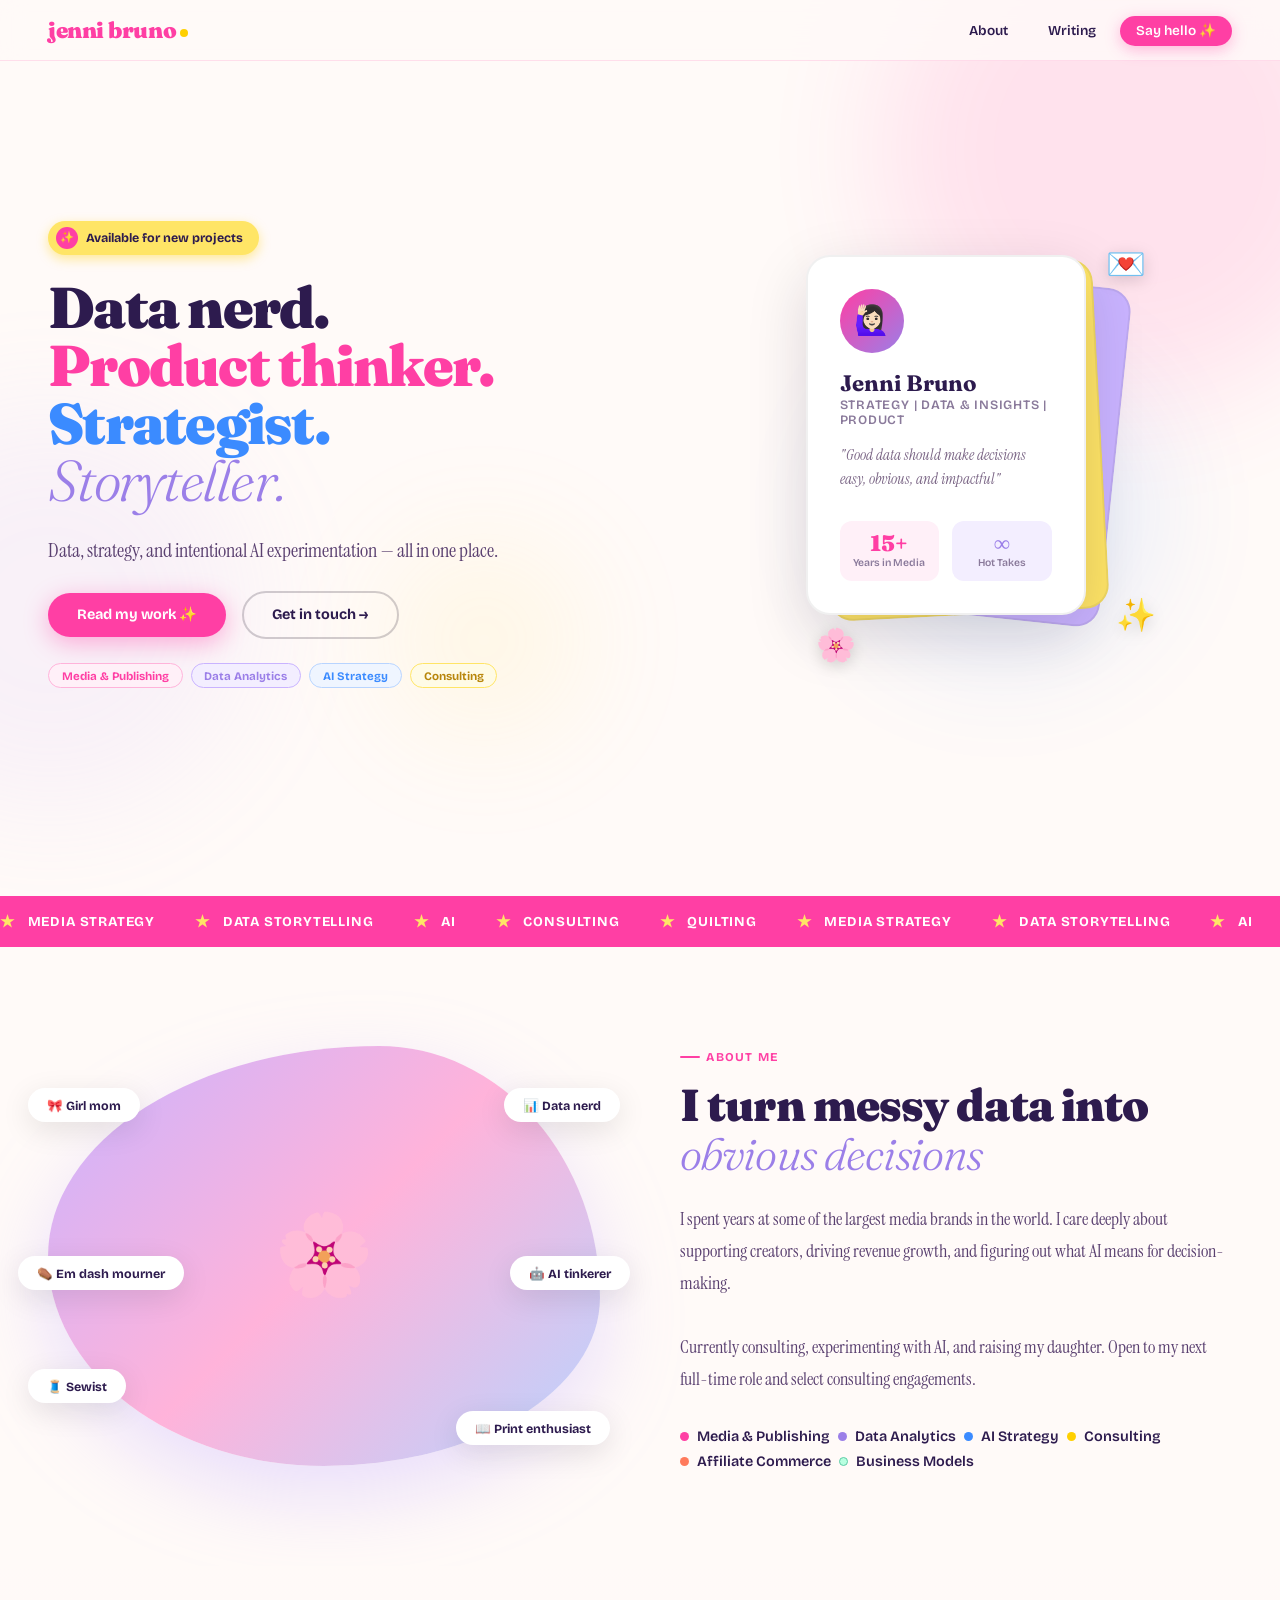
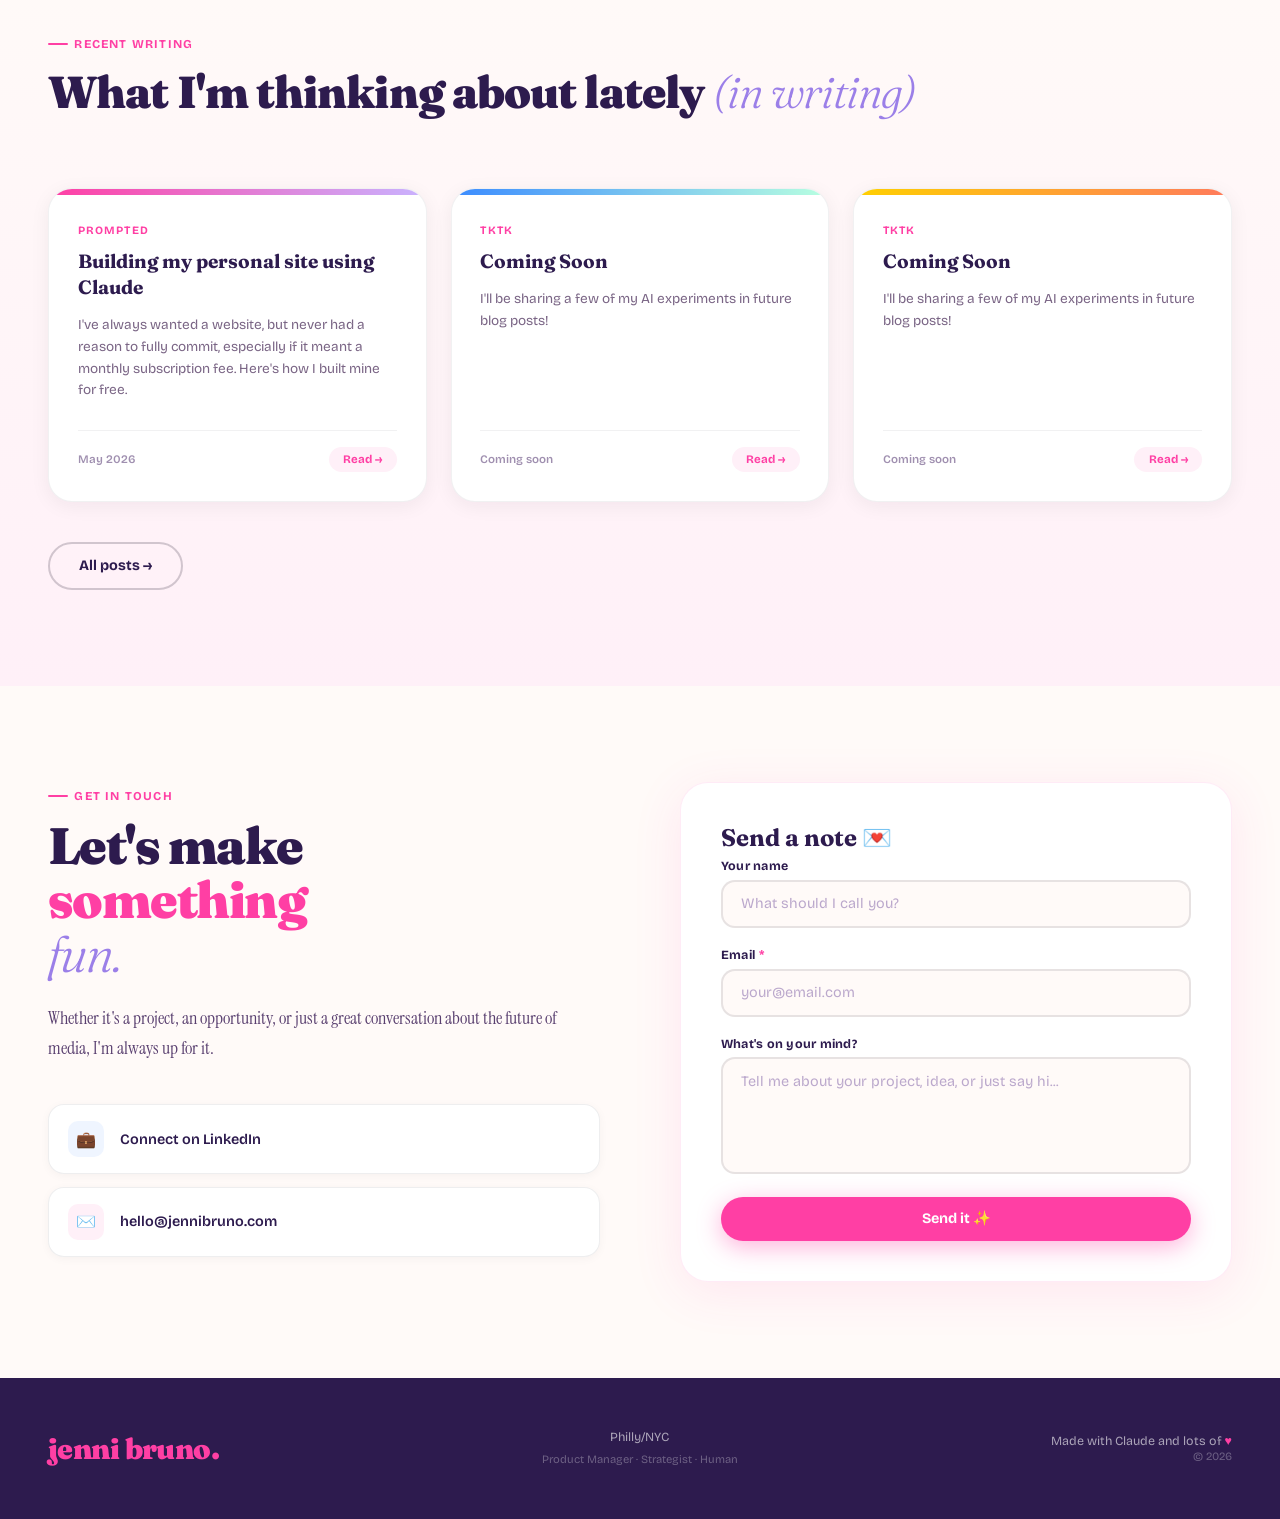
==== commit 60392551: "Linking to my first blog post - Mobile fix to the "say hello" button - first blog post, coming soon" ====
--- a/index.html
+++ b/index.html
@@ -847,7 +847,9 @@
     .posts-grid { grid-template-columns: 1fr; }
     .writing-section { padding: 4rem 2rem; }
     nav { padding: 1rem 1.5rem; }
-    .nav-links { display: none; }
+    .nav-links { display: flex; }
+    .nav-links li { display: none; }
+    .nav-links li:last-child { display: block; }
     footer { grid-template-columns: 1fr; text-align: center; }
     .footer-right { text-align: center; }
     .writing-header { flex-direction: column; align-items: flex-start; gap: 1rem; }
@@ -1003,16 +1005,28 @@
       <div class="section-eyebrow">Recent Writing</div>
       <h2 class="section-title">What I'm thinking about lately <em>(in writing)</em></h2>
     </div>
-    <a href="#" class="pill-btn pill-outline" style="border: 2px solid rgba(26,16,37,0.2) !important;">All posts →</a>
   </div>
 
   <div class="posts-grid">
-    <a class="post-card" href="#">
+    <a class="post-card" href="/blog/building-my-personal-site-with-claude.html">
       <div class="post-color-bar bar-pink"></div>
       <div class="post-body">
-        <div class="post-category">Media Business</div>
-        <div class="post-title">Lorem ipsum dolor sit amet consectetur</div>
-        <div class="post-excerpt">Sed ut perspiciatis unde omnis iste natus error sit voluptatem accusantium doloremque laudantium totam rem aperiam eaque ipsa quae.</div>
+        <div class="post-category">Prompted</div>
+        <div class="post-title">Building my personal site using Claude</div>
+        <div class="post-excerpt">I've always wanted a website, but never had a reason to fully commit, especially if it meant a monthly subscription fee. Here's how I built mine for free.</div>
+        <div class="post-footer">
+          <div class="post-date">May 2026</div>
+          <div class="read-btn">Read →</div>
+        </div>
+      </div>
+    </a>
+
+    <a class="post-card" href="#">
+      <div class="post-color-bar bar-blue"></div>
+      <div class="post-body">
+        <div class="post-category">TKTK</div>
+        <div class="post-title">Coming Soon</div>
+        <div class="post-excerpt">I'll be sharing a few of my AI experiments in future blog posts!</div>
         <div class="post-footer">
           <div class="post-date">Coming soon</div>
           <div class="read-btn">Read →</div>
@@ -1021,30 +1035,21 @@
     </a>
 
     <a class="post-card" href="#">
-      <div class="post-color-bar bar-blue"></div>
+      <div class="post-color-bar bar-yellow"></div>
       <div class="post-body">
-        <div class="post-category">AI & Journalism</div>
-        <div class="post-title">Nemo enim ipsam voluptatem quia voluptas</div>
-        <div class="post-excerpt">Ut enim ad minima veniam quis nostrum exercitationem ullam corporis suscipit laboriosam nisi ut aliquid ex ea commodi consequatur.</div>
+        <div class="post-category">TKTK</div>
+        <div class="post-title">Coming Soon</div>
+        <div class="post-excerpt">I'll be sharing a few of my AI experiments in future blog posts!</div>
         <div class="post-footer">
           <div class="post-date">Coming soon</div>
           <div class="read-btn">Read →</div>
         </div>
       </div>
     </a>
-
-    <a class="post-card" href="#">
-      <div class="post-color-bar bar-yellow"></div>
-      <div class="post-body">
-        <div class="post-category">Data & Tools</div>
-        <div class="post-title">Quis autem vel eum iure reprehenderit</div>
-        <div class="post-excerpt">At vero eos et accusamus et iusto odio dignissimos ducimus qui blanditiis praesentium voluptatum deleniti atque corrupti quos dolores.</div>
-        <div class="post-footer">
-          <div class="post-date">Coming soon</div>
-          <div class="read-btn">Read →</div>
-        </div>
-      </div>
-    </a>
+  </div>
+
+  <div style="text-align: left; margin-top: 2.5rem;">
+    <a href="/blog/" class="pill-btn pill-outline" style="border: 2px solid rgba(26,16,37,0.2) !important;">All posts →</a>
   </div>
 </section>
 
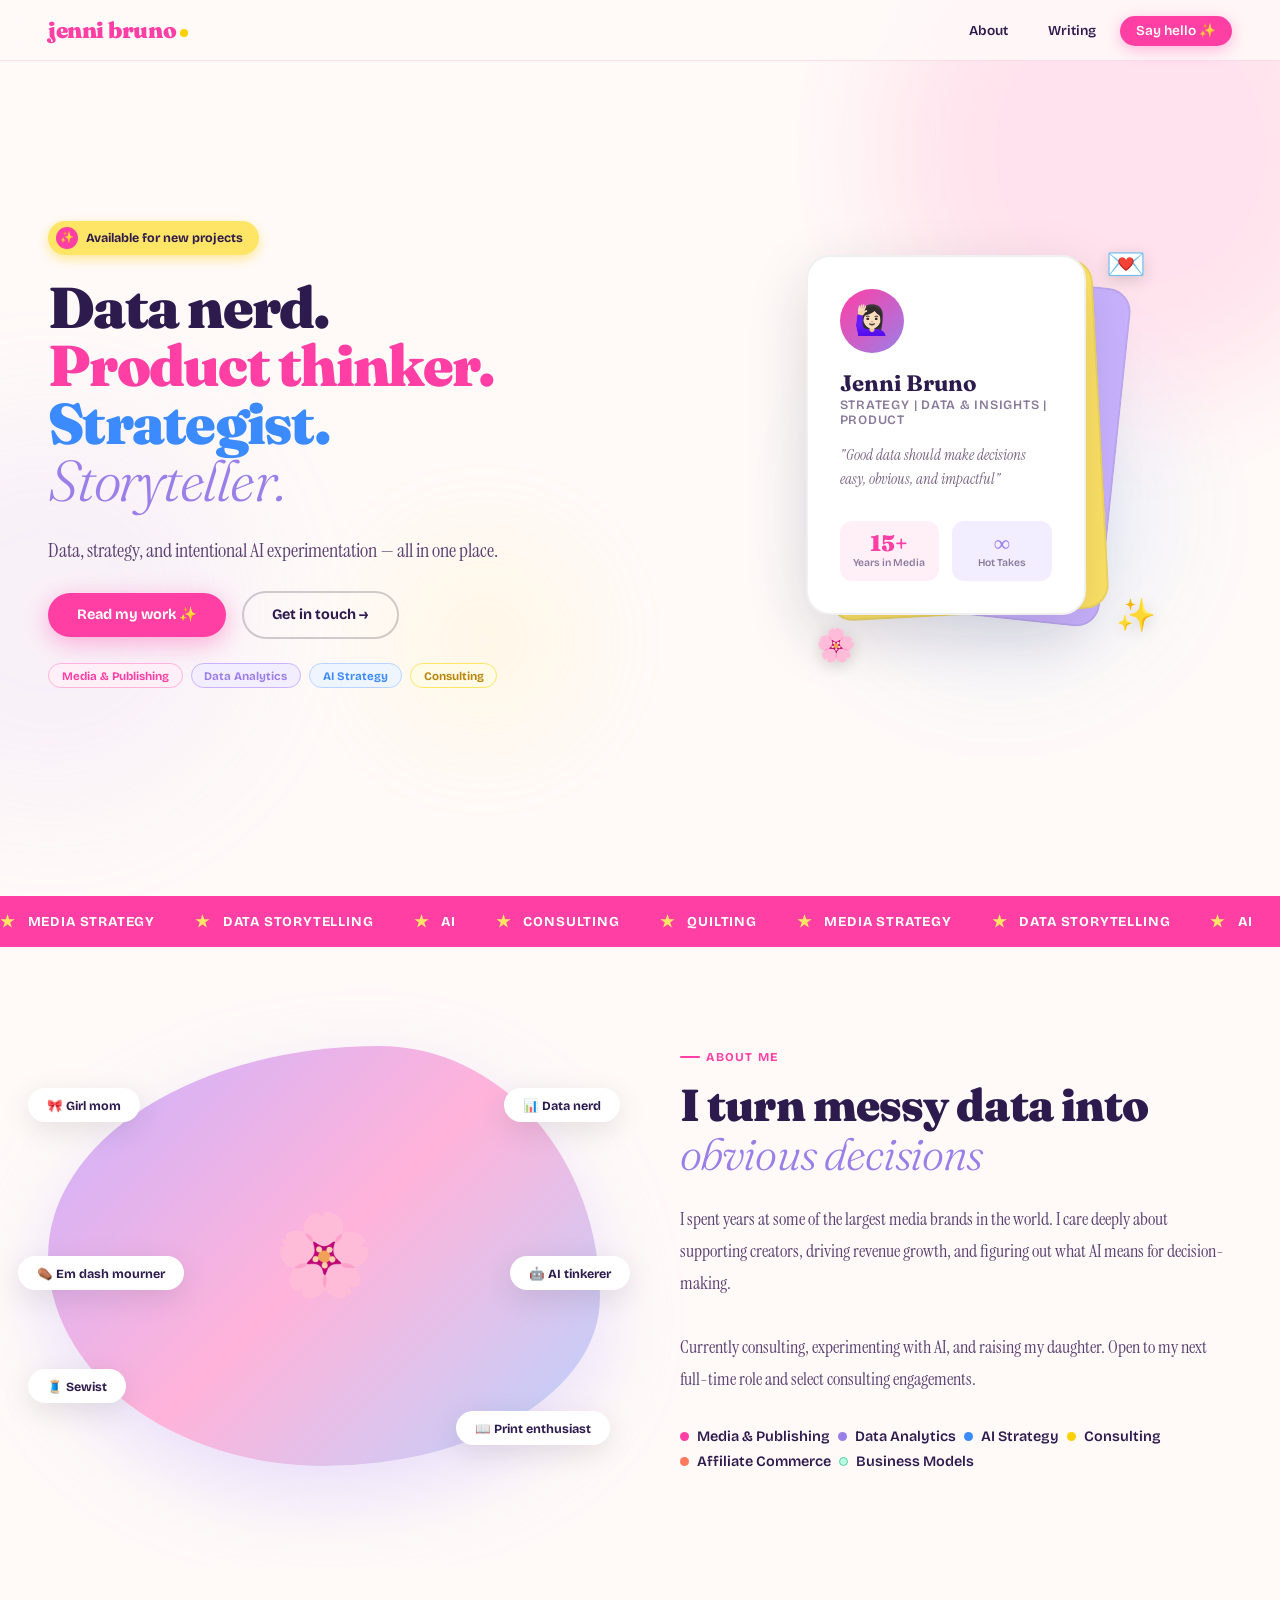
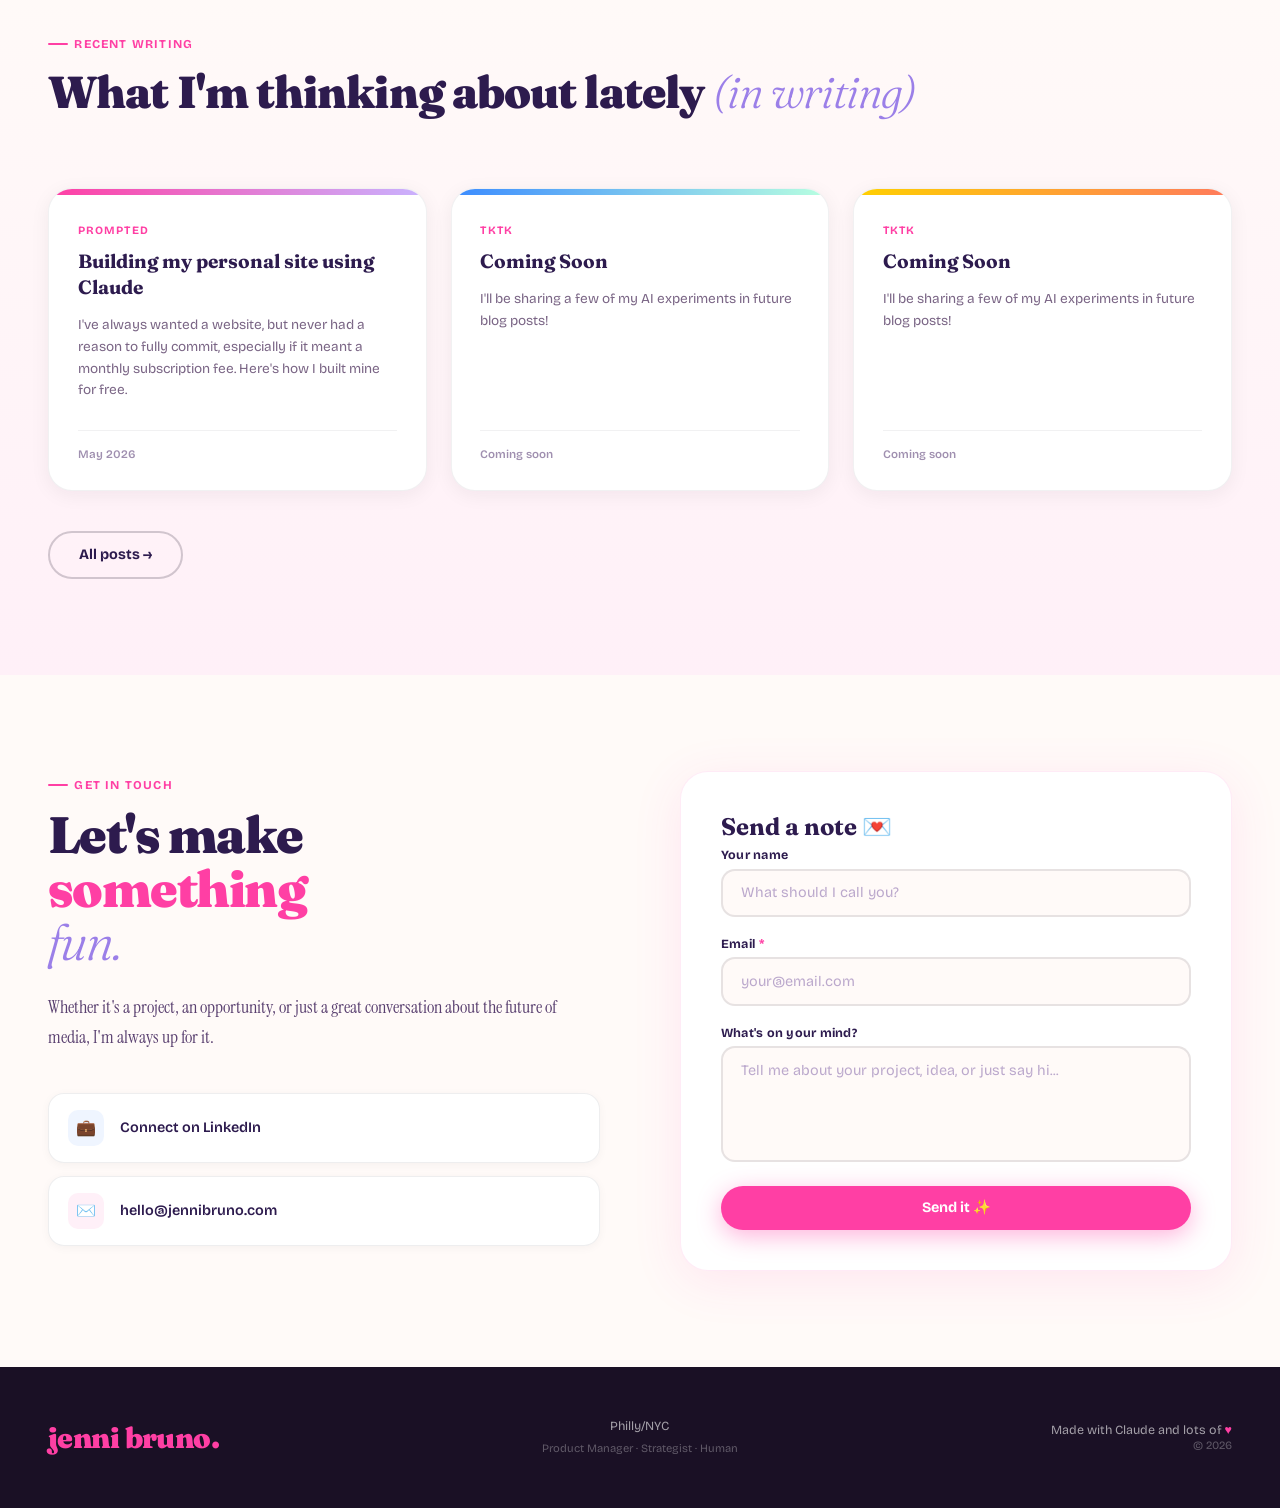
==== commit fe01ab49: "Creating a CSS stylesheet and HTML Cleanup - New Stylesheet - og-image for previews - cleanup HTML" ====
--- a/index.html
+++ b/index.html
@@ -7,14 +7,12 @@
 <meta name="description" content="I turn messy data and business problems into obvious decisions. Strategist, AI tinkerer, and consultant based in Philadelphia.">
 <meta name="author" content="Jenni Bruno">
 <link rel="canonical" href="https://www.jennibruno.com/">
-<!-- Open Graph -->
 <meta property="og:type" content="website">
 <meta property="og:url" content="https://www.jennibruno.com/">
 <meta property="og:title" content="Jenni Bruno — Turning Data Into Decisions">
 <meta property="og:description" content="I turn messy data and business problems into obvious decisions. Strategist, AI tinkerer, and consultant based in Philadelphia.">
 <meta property="og:image" content="https://www.jennibruno.com/og-image.png">
 <meta property="og:site_name" content="Jenni Bruno">
-<!-- Twitter Card -->
 <meta name="twitter:card" content="summary_large_image">
 <meta name="twitter:site" content="@IMJENNIBRUNO">
 <meta name="twitter:title" content="Jenni Bruno — Turning Data Into Decisions">
@@ -22,839 +20,21 @@
 <meta name="twitter:image" content="https://www.jennibruno.com/og-image.png">
 <link rel="icon" type="image/svg+xml" href="data:image/svg+xml,<svg xmlns='http://www.w3.org/2000/svg' viewBox='0 0 32 32'><rect width='32' height='32' rx='8' fill='%23FF3FA4'/><text x='50%25' y='50%25' dominant-baseline='central' text-anchor='middle' font-family='Georgia,serif' font-weight='900' font-size='14' fill='white' letter-spacing='-1'>jb</text></svg>">
 <link href="https://fonts.googleapis.com/css2?family=Fraunces:ital,opsz,wght@0,9..144,300;0,9..144,700;0,9..144,900;1,9..144,300;1,9..144,700&family=Bricolage+Grotesque:wght@400;600;800&family=Instrument+Serif:ital@0;1&display=swap" rel="stylesheet">
-<style>
-  :root {
-    --pink: #FF3FA4;
-    --pink-light: #FFB3DA;
-    --pink-pale: #FFF0F8;
-    --lavender: #C9B3FF;
-    --lavender-deep: #9B7FE8;
-    --blue: #3B8BFF;
-    --blue-light: #B8D4FF;
-    --yellow: #FFE566;
-    --yellow-deep: #FFD000;
-    --mint: #B8FFE0;
-    --coral: #FF7A5C;
-    --white: #FFFAF8;
-    --black: #1A1025;
-    --text: #2D1B4E;
-  }
-
-  * { margin: 0; padding: 0; box-sizing: border-box; }
-  html { scroll-behavior: smooth; }
-
-  body {
-    background: var(--white);
-    color: var(--text);
-    font-family: 'Bricolage Grotesque', sans-serif;
-    overflow-x: hidden;
-  }
-
-  /* FLOATING SHAPES BACKGROUND */
-  .bg-shapes {
-    position: fixed;
-    inset: 0;
-    pointer-events: none;
-    z-index: 0;
-    overflow: hidden;
-  }
-
-  .shape {
-    position: absolute;
-    border-radius: 50%;
-    opacity: 0.12;
-    filter: blur(60px);
-  }
-
-  .shape-1 { width: 500px; height: 500px; background: var(--pink); top: -100px; right: -100px; animation: float1 12s ease-in-out infinite; }
-  .shape-2 { width: 400px; height: 400px; background: var(--lavender); bottom: 10%; left: -150px; animation: float2 15s ease-in-out infinite; }
-  .shape-3 { width: 300px; height: 300px; background: var(--blue); top: 40%; right: 10%; animation: float1 10s ease-in-out infinite reverse; }
-  .shape-4 { width: 200px; height: 200px; background: var(--yellow); top: 60%; left: 30%; animation: float2 8s ease-in-out infinite; }
-
-  @keyframes float1 {
-    0%, 100% { transform: translate(0, 0) rotate(0deg); }
-    33% { transform: translate(30px, -20px) rotate(5deg); }
-    66% { transform: translate(-20px, 15px) rotate(-3deg); }
-  }
-  @keyframes float2 {
-    0%, 100% { transform: translate(0, 0); }
-    50% { transform: translate(20px, 30px); }
-  }
-
-  /* NAV */
-  nav {
-    position: sticky;
-    top: 0;
-    z-index: 200;
-    padding: 1rem 3rem;
-    display: flex;
-    align-items: center;
-    justify-content: space-between;
-    background: rgba(255,250,248,0.85);
-    backdrop-filter: blur(12px);
-    border-bottom: 1.5px solid rgba(255,63,164,0.15);
-  }
-
-  .nav-logo {
-    font-family: 'Fraunces', serif;
-    font-weight: 900;
-    font-size: 1.4rem;
-    color: var(--pink);
-    text-decoration: none;
-    letter-spacing: -0.02em;
-  }
-
-  .nav-logo span {
-    display: inline-block;
-    width: 8px; height: 8px;
-    background: var(--yellow-deep);
-    border-radius: 50%;
-    margin-left: 4px;
-    vertical-align: middle;
-    animation: blink 2s ease-in-out infinite;
-  }
-
-  @keyframes blink {
-    0%, 100% { transform: scale(1); }
-    50% { transform: scale(1.5); background: var(--pink); }
-  }
-
-  .nav-links {
-    display: flex;
-    gap: 0.5rem;
-    list-style: none;
-  }
-
-  .nav-links a {
-    text-decoration: none;
-    color: var(--text);
-    font-size: 0.85rem;
-    font-weight: 600;
-    padding: 0.4rem 1rem;
-    border-radius: 100px;
-    transition: all 0.2s;
-  }
-
-  .nav-links a:hover {
-    background: var(--pink);
-    color: white;
-    transform: translateY(-2px);
-  }
-
-  .nav-cta {
-    background: var(--pink) !important;
-    color: white !important;
-    box-shadow: 0 4px 15px rgba(255,63,164,0.35);
-  }
-
-  /* HERO */
-  .hero {
-    position: relative;
-    z-index: 1;
-    min-height: calc(100vh - 65px);
-    display: grid;
-    grid-template-columns: 1.1fr 0.9fr;
-    gap: 0;
-    padding: 0 3rem 3rem;
-    align-items: center;
-  }
-
-  .hero-left { 
-    padding: 4rem 3rem 4rem 0;
-    display: flex;
-    flex-direction: column;
-    gap: 1.5rem;
-  }
-
-  .hero-badge {
-    display: inline-flex;
-    align-items: center;
-    gap: 0.5rem;
-    background: var(--yellow);
-    color: var(--text);
-    padding: 0.4rem 1rem 0.4rem 0.5rem;
-    border-radius: 100px;
-    font-size: 0.78rem;
-    font-weight: 700;
-    width: fit-content;
-    box-shadow: 0 4px 12px rgba(255,208,0,0.4);
-    animation: slideUp 0.7s ease both;
-  }
-
-  .badge-dot {
-    width: 22px; height: 22px;
-    background: var(--pink);
-    border-radius: 50%;
-    display: flex;
-    align-items: center;
-    justify-content: center;
-    font-size: 0.7rem;
-  }
-
-  .hero-headline {
-    font-family: 'Fraunces', serif;
-    font-weight: 900;
-    font-size: clamp(2.6rem, 4.5vw, 4.8rem);
-    line-height: 1.0;
-    letter-spacing: -0.03em;
-    color: var(--text);
-    animation: slideUp 0.7s 0.1s ease both;
-  }
-
-  .hero-headline .line-pink { color: var(--pink); }
-  .hero-headline .line-blue { color: var(--blue); }
-  .hero-headline .line-italic { font-style: italic; font-weight: 300; color: var(--lavender-deep); }
-
-  .hero-desc {
-    font-family: 'Instrument Serif', serif;
-    font-size: 1.25rem;
-    line-height: 1.65;
-    color: #5A4070;
-    max-width: 460px;
-    animation: slideUp 0.7s 0.2s ease both;
-  }
-
-  .hero-desc strong { color: var(--pink); font-style: italic; }
-
-  .hero-actions {
-    display: flex;
-    gap: 1rem;
-    align-items: center;
-    flex-wrap: wrap;
-    animation: slideUp 0.7s 0.3s ease both;
-  }
-
-  .pill-btn {
-    display: inline-flex;
-    align-items: center;
-    gap: 0.5rem;
-    padding: 0.85rem 1.8rem;
-    border-radius: 100px;
-    font-family: 'Bricolage Grotesque', sans-serif;
-    font-weight: 700;
-    font-size: 0.9rem;
-    text-decoration: none;
-    cursor: pointer;
-    border: none;
-    transition: all 0.2s cubic-bezier(0.34, 1.56, 0.64, 1);
-  }
-
-  .pill-btn:hover { transform: translateY(-4px) scale(1.02); }
-
-  .pill-primary {
-    background: var(--pink);
-    color: white;
-    box-shadow: 0 6px 25px rgba(255,63,164,0.4);
-  }
-
-  .pill-primary:hover { box-shadow: 0 10px 35px rgba(255,63,164,0.5); }
-
-  .pill-outline {
-    background: transparent;
-    color: var(--text);
-    border: 2px solid rgba(26,16,37,0.2) !important;
-  }
-
-  .pill-outline:hover { border-color: var(--lavender-deep) !important; color: var(--lavender-deep); }
-
-  .hero-tags {
-    display: flex;
-    gap: 0.5rem;
-    flex-wrap: wrap;
-    animation: slideUp 0.7s 0.4s ease both;
-  }
-
-  .mini-tag {
-    background: var(--pink-pale);
-    color: var(--pink);
-    padding: 0.3rem 0.8rem;
-    border-radius: 100px;
-    font-size: 0.72rem;
-    font-weight: 700;
-    border: 1.5px solid var(--pink-light);
-  }
-
-  .mini-tag.lav { background: #F3EEFF; color: var(--lavender-deep); border-color: var(--lavender); }
-  .mini-tag.blue { background: #EFF5FF; color: var(--blue); border-color: var(--blue-light); }
-  .mini-tag.yel { background: #FFFBE6; color: #B8860B; border-color: var(--yellow); }
-
-  /* HERO RIGHT */
-  .hero-right {
-    display: flex;
-    align-items: center;
-    justify-content: center;
-    position: relative;
-    animation: slideUp 0.7s 0.2s ease both;
-  }
-
-  .hero-card-stack {
-    position: relative;
-    width: 320px;
-    height: 400px;
-  }
-
-  .hcard {
-    position: absolute;
-    width: 280px;
-    border-radius: 24px;
-    padding: 2rem;
-    border: 2px solid rgba(0,0,0,0.06);
-  }
-
-  .hcard-back {
-    background: var(--lavender);
-    top: 20px;
-    left: 30px;
-    height: 340px;
-    transform: rotate(6deg);
-    z-index: 1;
-  }
-
-  .hcard-mid {
-    background: var(--yellow);
-    top: 10px;
-    left: 15px;
-    height: 350px;
-    transform: rotate(-3deg);
-    z-index: 2;
-  }
-
-  .hcard-front {
-    background: white;
-    top: 0;
-    left: 0;
-    height: 360px;
-    z-index: 3;
-    box-shadow: 0 20px 60px rgba(26,16,37,0.15);
-    display: flex;
-    flex-direction: column;
-    gap: 1rem;
-  }
-
-  .card-avatar {
-    width: 64px; height: 64px;
-    background: linear-gradient(135deg, var(--pink), var(--lavender-deep));
-    border-radius: 50%;
-    display: flex;
-    align-items: center;
-    justify-content: center;
-    font-size: 1.8rem;
-  }
-
-  .card-name {
-    font-family: 'Fraunces', serif;
-    font-weight: 700;
-    font-size: 1.4rem;
-    color: var(--text);
-  }
-
-  .card-title {
-    font-size: 0.8rem;
-    color: #8A7A9B;
-    font-weight: 600;
-    text-transform: uppercase;
-    letter-spacing: 0.06em;
-  }
-
-  .card-stats {
-    display: grid;
-    grid-template-columns: 1fr 1fr;
-    gap: 0.8rem;
-    margin-top: auto;
-  }
-
-  .stat-box {
-    background: var(--pink-pale);
-    border-radius: 12px;
-    padding: 0.7rem;
-    text-align: center;
-  }
-
-  .stat-box.lav { background: #F3EEFF; }
-
-  .stat-num {
-    font-family: 'Fraunces', serif;
-    font-size: 1.4rem;
-    font-weight: 900;
-    color: var(--pink);
-    line-height: 1;
-  }
-
-  .stat-box.lav .stat-num { color: var(--lavender-deep); }
-  .stat-label { font-size: 0.65rem; color: #8A7A9B; font-weight: 600; margin-top: 2px; }
-
-  .floating-sticker {
-    position: absolute;
-    z-index: 10;
-    font-size: 2rem;
-    animation: wiggle 3s ease-in-out infinite;
-    filter: drop-shadow(0 4px 8px rgba(0,0,0,0.15));
-  }
-
-  .sticker-1 { top: -10px; right: -20px; animation-delay: 0s; }
-  .sticker-2 { bottom: 20px; right: -30px; animation-delay: 0.5s; }
-  .sticker-3 { bottom: -10px; left: 10px; animation-delay: 1s; }
-
-  @keyframes wiggle {
-    0%, 100% { transform: rotate(-5deg) scale(1); }
-    50% { transform: rotate(5deg) scale(1.1); }
-  }
-
-  /* MARQUEE */
-  .marquee-wrap {
-    position: relative;
-    z-index: 1;
-    padding: 1rem 0;
-    overflow: hidden;
-    background: var(--pink);
-  }
-
-  .marquee-track {
-    display: inline-flex;
-    animation: scroll 25s linear infinite;
-    white-space: nowrap;
-    flex-shrink: 0;
-  }
-
-  @keyframes scroll {
-    from { transform: translateX(0); }
-    to { transform: translateX(-100%); }
-  }
-
-  .marquee-item {
-    display: inline-flex;
-    align-items: center;
-    gap: 0.8rem;
-    color: white;
-    font-weight: 700;
-    font-size: 0.85rem;
-    text-transform: uppercase;
-    letter-spacing: 0.06em;
-    padding-right: 2.5rem;
-  }
-
-  .marquee-star { color: var(--yellow); font-size: 1rem; }
-
-  /* ABOUT */
-  .about-section {
-    position: relative;
-    z-index: 1;
-    padding: 6rem 3rem;
-    display: grid;
-    grid-template-columns: 1fr 1fr;
-    gap: 5rem;
-    align-items: center;
-  }
-
-  .about-visual {
-    position: relative;
-  }
-
-  .about-blob {
-    width: 100%;
-    height: 420px;
-    background: linear-gradient(135deg, var(--lavender) 0%, var(--pink-light) 50%, var(--blue-light) 100%);
-    border-radius: 60% 40% 50% 50% / 50% 60% 40% 50%;
-    display: flex;
-    align-items: center;
-    justify-content: center;
-    font-size: 5rem;
-    animation: morph 8s ease-in-out infinite;
-    box-shadow: 0 30px 80px rgba(201,179,255,0.4);
-  }
-
-  @keyframes morph {
-    0%, 100% { border-radius: 60% 40% 50% 50% / 50% 60% 40% 50%; }
-    33% { border-radius: 40% 60% 40% 60% / 60% 40% 60% 40%; }
-    66% { border-radius: 50% 50% 60% 40% / 40% 50% 50% 60%; }
-  }
-
-  .about-pill-float {
-    position: absolute;
-    background: white;
-    border-radius: 100px;
-    padding: 0.6rem 1.2rem;
-    font-weight: 700;
-    font-size: 0.78rem;
-    box-shadow: 0 8px 30px rgba(0,0,0,0.1);
-    display: flex;
-    align-items: center;
-    gap: 0.4rem;
-    animation: float2 4s ease-in-out infinite;
-  }
-
-  .about-pill-float:nth-child(2) { top: 10%; right: -20px; animation-delay: 0s; }
-  .about-pill-float:nth-child(3) { bottom: 15%; left: -20px; animation-delay: 1s; }
-  .about-pill-float:nth-child(4) { top: 50%; right: -30px; animation-delay: 2s; }
-  .about-pill-float.about-pill-4 { top: 10%; left: -20px; animation-delay: 1.5s; }
-  .about-pill-float.about-pill-5 { bottom: 5%; right: -10px; animation-delay: 0.8s; }
-  .about-pill-float.about-pill-6 { top: 50%; left: -30px; animation-delay: 2.2s; }
-
-  .about-text-side {}
-
-  .section-eyebrow {
-    display: inline-flex;
-    align-items: center;
-    gap: 0.4rem;
-    font-size: 0.75rem;
-    font-weight: 700;
-    text-transform: uppercase;
-    letter-spacing: 0.1em;
-    color: var(--pink);
-    margin-bottom: 1rem;
-  }
-
-  .section-eyebrow::before {
-    content: '';
-    display: inline-block;
-    width: 20px; height: 2px;
-    background: var(--pink);
-    border-radius: 2px;
-  }
-
-  .section-title {
-    font-family: 'Fraunces', serif;
-    font-size: clamp(2.2rem, 3.5vw, 3rem);
-    font-weight: 900;
-    line-height: 1.1;
-    letter-spacing: -0.02em;
-    color: var(--text);
-    margin-bottom: 1.5rem;
-  }
-
-  .section-title em { font-style: italic; font-weight: 300; color: var(--lavender-deep); }
-
-  .about-body {
-    font-family: 'Instrument Serif', serif;
-    font-size: 1.15rem;
-    line-height: 1.75;
-    color: #5A4070;
-    margin-bottom: 2rem;
-  }
-
-  .about-chips {
-    display: flex;
-    flex-wrap: wrap;
-    gap: 0.5rem;
-  }
-
-  .chip-dot {
-    display: inline-flex;
-    align-items: center;
-    gap: 8px;
-    font-size: 0.9rem;
-    font-weight: 600;
-    color: var(--text);
-  }
-
-  .cdot {
-    width: 9px;
-    height: 9px;
-    border-radius: 50%;
-    flex-shrink: 0;
-    display: inline-block;
-  }
-
-  /* WRITING */
-  .writing-section {
-    position: relative;
-    z-index: 1;
-    padding: 4rem 3rem 6rem;
-    background: linear-gradient(180deg, var(--white) 0%, var(--pink-pale) 100%);
-  }
-
-  .writing-header {
-    display: flex;
-    align-items: flex-end;
-    justify-content: space-between;
-    margin-bottom: 3rem;
-  }
-
-  .posts-grid {
-    display: grid;
-    grid-template-columns: repeat(3, 1fr);
-    gap: 1.5rem;
-  }
-
-  .post-card {
-    background: white;
-    border-radius: 24px;
-    overflow: hidden;
-    text-decoration: none;
-    color: var(--text);
-    box-shadow: 0 4px 20px rgba(26,16,37,0.06);
-    border: 1.5px solid rgba(26,16,37,0.06);
-    transition: all 0.3s cubic-bezier(0.34, 1.56, 0.64, 1);
-    display: flex;
-    flex-direction: column;
-  }
-
-  .post-card:hover {
-    transform: translateY(-8px) rotate(-1deg);
-    box-shadow: 0 20px 50px rgba(255,63,164,0.2);
-  }
-
-  .post-card:nth-child(2):hover { transform: translateY(-8px) rotate(1deg); }
-  .post-card:nth-child(3):hover { transform: translateY(-8px) rotate(-0.5deg); }
-
-  .post-color-bar {
-    height: 6px;
-    border-radius: 0;
-  }
-
-  .bar-pink { background: linear-gradient(90deg, var(--pink), var(--lavender)); }
-  .bar-blue { background: linear-gradient(90deg, var(--blue), var(--mint)); }
-  .bar-yellow { background: linear-gradient(90deg, var(--yellow-deep), var(--coral)); }
-
-  .post-body {
-    padding: 1.8rem;
-    display: flex;
-    flex-direction: column;
-    gap: 0.8rem;
-    flex: 1;
-  }
-
-  .post-category {
-    font-size: 0.7rem;
-    font-weight: 700;
-    text-transform: uppercase;
-    letter-spacing: 0.1em;
-    color: var(--pink);
-  }
-
-  .post-title {
-    font-family: 'Fraunces', serif;
-    font-size: 1.2rem;
-    font-weight: 700;
-    line-height: 1.35;
-    color: var(--text);
-  }
-
-  .post-excerpt {
-    font-size: 0.85rem;
-    line-height: 1.6;
-    color: #7A6585;
-    flex: 1;
-  }
-
-  .post-footer {
-    display: flex;
-    align-items: center;
-    justify-content: space-between;
-    margin-top: 1rem;
-    padding-top: 1rem;
-    border-top: 1.5px solid rgba(26,16,37,0.06);
-  }
-
-  .post-date { font-size: 0.72rem; color: #A090B0; font-weight: 600; }
-
-  .read-btn {
-    background: var(--pink-pale);
-    color: var(--pink);
-    padding: 0.35rem 0.9rem;
-    border-radius: 100px;
-    font-size: 0.72rem;
-    font-weight: 700;
-    transition: all 0.2s;
-  }
-
-  .post-card:hover .read-btn {
-    background: var(--pink);
-    color: white;
-  }
-
-  /* CONTACT */
-  .contact-section {
-    position: relative;
-    z-index: 1;
-    padding: 6rem 3rem;
-    display: grid;
-    grid-template-columns: 1fr 1fr;
-    gap: 5rem;
-    align-items: start;
-  }
-
-  .contact-left {}
-
-  .contact-big {
-    font-family: 'Fraunces', serif;
-    font-size: clamp(2.5rem, 4vw, 4rem);
-    font-weight: 900;
-    line-height: 1.05;
-    letter-spacing: -0.03em;
-    color: var(--text);
-    margin-bottom: 1.5rem;
-  }
-
-  .contact-big span { color: var(--pink); }
-  .contact-big em { font-style: italic; font-weight: 300; color: var(--lavender-deep); }
-
-  .contact-desc {
-    font-family: 'Instrument Serif', serif;
-    font-size: 1.1rem;
-    line-height: 1.7;
-    color: #5A4070;
-    margin-bottom: 2.5rem;
-  }
-
-  .contact-links {
-    display: flex;
-    flex-direction: column;
-    gap: 0.8rem;
-  }
-
-  .contact-link {
-    display: flex;
-    align-items: center;
-    gap: 1rem;
-    padding: 1rem 1.2rem;
-    background: white;
-    border-radius: 16px;
-    text-decoration: none;
-    color: var(--text);
-    font-weight: 600;
-    font-size: 0.9rem;
-    border: 1.5px solid rgba(26,16,37,0.07);
-    box-shadow: 0 2px 10px rgba(0,0,0,0.04);
-    transition: all 0.2s;
-  }
-
-  .contact-link:hover {
-    border-color: var(--pink);
-    transform: translateX(6px);
-    box-shadow: 0 4px 20px rgba(255,63,164,0.15);
-  }
-
-  .link-icon {
-    width: 36px; height: 36px;
-    border-radius: 10px;
-    display: flex;
-    align-items: center;
-    justify-content: center;
-    font-size: 1rem;
-    flex-shrink: 0;
-  }
-
-  .icon-pink { background: var(--pink-pale); }
-  .icon-blue { background: #EFF5FF; }
-  .icon-lav { background: #F3EEFF; }
-
-  /* FORM */
-  .contact-form-wrap {
-    background: white;
-    border-radius: 28px;
-    padding: 2.5rem;
-    box-shadow: 0 10px 50px rgba(255,63,164,0.1);
-    border: 1.5px solid rgba(255,63,164,0.1);
-  }
-
-  .form-title {
-    font-family: 'Fraunces', serif;
-    font-size: 1.5rem;
-    font-weight: 700;
-    color: var(--text);
-    margin-bottom: 0.4rem;
-  }
-
-  .form-sub {
-    font-size: 0.85rem;
-    color: #8A7A9B;
-    margin-bottom: 1.8rem;
-  }
-
-  .field {
-    margin-bottom: 1.2rem;
-  }
-
-  .field label {
-    display: block;
-    font-size: 0.78rem;
-    font-weight: 700;
-    color: var(--text);
-    margin-bottom: 0.4rem;
-    letter-spacing: 0.02em;
-  }
-
-  .field input,
-  .field textarea {
-    width: 100%;
-    padding: 0.85rem 1.1rem;
-    border-radius: 14px;
-    border: 2px solid rgba(26,16,37,0.1);
-    background: var(--white);
-    font-family: 'Bricolage Grotesque', sans-serif;
-    font-size: 0.9rem;
-    color: var(--text);
-    outline: none;
-    transition: all 0.2s;
-    resize: none;
-  }
-
-  .field input:focus,
-  .field textarea:focus {
-    border-color: var(--pink);
-    background: white;
-    box-shadow: 0 0 0 4px rgba(255,63,164,0.08);
-  }
-
-  .field input::placeholder,
-  .field textarea::placeholder { color: #BBA8CC; }
-
-  /* FOOTER */
-  footer {
-    position: relative;
-    z-index: 1;
-    background: var(--text);
-    color: rgba(255,255,255,0.6);
-    padding: 3rem;
-    display: grid;
-    grid-template-columns: 1fr 1fr 1fr;
-    align-items: center;
-    gap: 2rem;
-  }
-
-  .footer-logo {
-    font-family: 'Fraunces', serif;
-    font-size: 1.8rem;
-    font-weight: 900;
-    color: var(--pink);
-    letter-spacing: -0.02em;
-  }
-
-  .footer-middle {
-    text-align: center;
-    font-size: 0.78rem;
-    line-height: 1.8;
-  }
-
-  .footer-right {
-    text-align: right;
-    font-size: 0.78rem;
-  }
-
-  .footer-heart { color: var(--pink); }
-
-  @keyframes slideUp {
-    from { opacity: 0; transform: translateY(30px); }
-    to { opacity: 1; transform: translateY(0); }
-  }
-
-  /* RESPONSIVE */
-  @media (max-width: 900px) {
-    .hero { grid-template-columns: 1fr; padding: 2rem; }
-    .hero-right { display: none; }
-    .about-section, .contact-section { grid-template-columns: 1fr; gap: 3rem; padding: 4rem 2rem; }
-    .posts-grid { grid-template-columns: 1fr; }
-    .writing-section { padding: 4rem 2rem; }
-    nav { padding: 1rem 1.5rem; }
-    .nav-links { display: flex; }
-    .nav-links li { display: none; }
-    .nav-links li:last-child { display: block; }
-    footer { grid-template-columns: 1fr; text-align: center; }
-    .footer-right { text-align: center; }
-    .writing-header { flex-direction: column; align-items: flex-start; gap: 1rem; }
-  }
-</style>
+<link rel="stylesheet" href="/style.css">
+<script type="application/ld+json">
+{
+  "@context": "https://schema.org",
+  "@type": "Person",
+  "name": "Jenni Bruno",
+  "url": "https://www.jennibruno.com",
+  "jobTitle": "Strategist & Consultant",
+  "description": "I turn messy data and business problems into obvious decisions.",
+  "sameAs": [
+    "https://linkedin.com/in/IMJENNIBRUNO",
+    "https://twitter.com/IMJENNIBRUNO"
+  ]
+}
+</script>
 </head>
 <body>
 
@@ -938,8 +118,9 @@
   </div>
 </section>
 
-  <div class="marquee-wrap">
-  <div style="display:flex; white-space:nowrap;">
+<!-- MARQUEE -->
+<div class="marquee-wrap" aria-hidden="true">
+  <div class="marquee-inner">
     <div class="marquee-track">
       <span class="marquee-item"><span class="marquee-star">★</span> Media Strategy</span>
       <span class="marquee-item"><span class="marquee-star">★</span> Data Storytelling</span>
@@ -952,7 +133,7 @@
       <span class="marquee-item"><span class="marquee-star">★</span> Consulting</span>
       <span class="marquee-item"><span class="marquee-star">★</span> Quilting</span>
     </div>
-    <div class="marquee-track" aria-hidden="true">
+    <div class="marquee-track">
       <span class="marquee-item"><span class="marquee-star">★</span> Media Strategy</span>
       <span class="marquee-item"><span class="marquee-star">★</span> Data Storytelling</span>
       <span class="marquee-item"><span class="marquee-star">★</span> AI</span>
@@ -1010,46 +191,43 @@
   <div class="posts-grid">
     <a class="post-card" href="/blog/building-my-personal-site-with-claude.html">
       <div class="post-color-bar bar-pink"></div>
-      <div class="post-body">
+      <div class="post-body-card">
         <div class="post-category">Prompted</div>
-        <div class="post-title">Building my personal site using Claude</div>
+        <div class="post-title-card">Building my personal site using Claude</div>
         <div class="post-excerpt">I've always wanted a website, but never had a reason to fully commit, especially if it meant a monthly subscription fee. Here's how I built mine for free.</div>
-        <div class="post-footer">
+        <div class="post-footer-card">
           <div class="post-date">May 2026</div>
-          <div class="read-btn">Read →</div>
         </div>
       </div>
     </a>
 
     <a class="post-card" href="#">
       <div class="post-color-bar bar-blue"></div>
-      <div class="post-body">
+      <div class="post-body-card">
         <div class="post-category">TKTK</div>
-        <div class="post-title">Coming Soon</div>
+        <div class="post-title-card">Coming Soon</div>
         <div class="post-excerpt">I'll be sharing a few of my AI experiments in future blog posts!</div>
-        <div class="post-footer">
+        <div class="post-footer-card">
           <div class="post-date">Coming soon</div>
-          <div class="read-btn">Read →</div>
         </div>
       </div>
     </a>
 
     <a class="post-card" href="#">
       <div class="post-color-bar bar-yellow"></div>
-      <div class="post-body">
+      <div class="post-body-card">
         <div class="post-category">TKTK</div>
-        <div class="post-title">Coming Soon</div>
+        <div class="post-title-card">Coming Soon</div>
         <div class="post-excerpt">I'll be sharing a few of my AI experiments in future blog posts!</div>
-        <div class="post-footer">
+        <div class="post-footer-card">
           <div class="post-date">Coming soon</div>
-          <div class="read-btn">Read →</div>
         </div>
       </div>
     </a>
   </div>
 
   <div style="text-align: left; margin-top: 2.5rem;">
-    <a href="/blog/" class="pill-btn pill-outline" style="border: 2px solid rgba(26,16,37,0.2) !important;">All posts →</a>
+    <a href="/blog/" class="pill-btn pill-outline">All posts →</a>
   </div>
 </section>
 
@@ -1074,21 +252,21 @@
   <div class="contact-form-wrap">
     <div class="form-title">Send a note 💌</div>
     <form action="https://formspree.io/f/xaqkjbrb" method="POST">
-    <div class="field">
-      <label>Your name</label>
-      <input type="text" name="name" placeholder="What should I call you?">
-    </div>
-    <div class="field">
-      <label>Email <span style="color:var(--pink);">*</span></label>
-      <input type="email" name="email" placeholder="your@email.com" required>
-    </div>
-    <div class="field">
-      <label>What's on your mind?</label>
-      <textarea rows="5" name="message" placeholder="Tell me about your project, idea, or just say hi..."></textarea>
-    </div>
-    <button type="submit" class="pill-btn pill-primary" style="width:100%; justify-content:center; font-size:0.9rem;">
-      Send it ✨
-    </button>
+      <div class="field">
+        <label for="contact-name">Your name</label>
+        <input id="contact-name" type="text" name="name" placeholder="What should I call you?">
+      </div>
+      <div class="field">
+        <label for="contact-email">Email <span style="color:var(--pink);">*</span></label>
+        <input id="contact-email" type="email" name="email" placeholder="your@email.com" required>
+      </div>
+      <div class="field">
+        <label for="contact-message">What's on your mind?</label>
+        <textarea id="contact-message" rows="5" name="message" placeholder="Tell me about your project, idea, or just say hi..."></textarea>
+      </div>
+      <button type="submit" class="pill-btn pill-primary" style="width:100%; justify-content:center; font-size:0.9rem;">
+        Send it ✨
+      </button>
     </form>
   </div>
 </section>
--- a/style.css
+++ b/style.css
@@ -0,0 +1,1306 @@
+/* ============================================================
+   JENNI BRUNO — shared stylesheet
+   Applies to: index.html, blog/index.html, blog/*.html
+   ============================================================ */
+
+/* ROOT & RESET */
+:root {
+  --pink: #FF3FA4;
+  --pink-light: #FFB3DA;
+  --pink-pale: #FFF0F8;
+  --lavender: #C9B3FF;
+  --lavender-deep: #9B7FE8;
+  --blue: #3B8BFF;
+  --blue-light: #B8D4FF;
+  --yellow: #FFE566;
+  --yellow-deep: #FFD000;
+  --mint: #B8FFE0;
+  --coral: #FF7A5C;
+  --white: #FFFAF8;
+  --black: #1A1025;
+  --text: #2D1B4E;
+}
+
+* { margin: 0; padding: 0; box-sizing: border-box; }
+html { scroll-behavior: smooth; }
+
+body {
+  background: var(--white);
+  color: var(--text);
+  font-family: 'Bricolage Grotesque', sans-serif;
+  overflow-x: hidden;
+}
+
+/* ============================================================
+   NAV
+   ============================================================ */
+nav {
+  position: sticky;
+  top: 0;
+  z-index: 200;
+  padding: 1rem 3rem;
+  display: flex;
+  align-items: center;
+  justify-content: space-between;
+  background: rgba(255,250,248,0.85);
+  backdrop-filter: blur(12px);
+  border-bottom: 1.5px solid rgba(255,63,164,0.15);
+}
+
+.nav-logo {
+  font-family: 'Fraunces', serif;
+  font-weight: 900;
+  font-size: 1.4rem;
+  color: var(--pink);
+  text-decoration: none;
+  letter-spacing: -0.02em;
+}
+
+.nav-logo span {
+  display: inline-block;
+  width: 8px; height: 8px;
+  background: var(--yellow-deep);
+  border-radius: 50%;
+  margin-left: 4px;
+  vertical-align: middle;
+  animation: blink 2s ease-in-out infinite;
+}
+
+@keyframes blink {
+  0%, 100% { transform: scale(1); }
+  50% { transform: scale(1.5); background: var(--pink); }
+}
+
+.nav-links {
+  display: flex;
+  gap: 0.5rem;
+  list-style: none;
+}
+
+.nav-links a {
+  text-decoration: none;
+  color: var(--text);
+  font-size: 0.85rem;
+  font-weight: 600;
+  padding: 0.4rem 1rem;
+  border-radius: 100px;
+  transition: all 0.2s;
+}
+
+.nav-links a:hover {
+  background: var(--pink);
+  color: white;
+  transform: translateY(-2px);
+}
+
+.nav-links a.active {
+  background: var(--pink-pale);
+  color: var(--pink);
+}
+
+.nav-cta {
+  background: var(--pink) !important;
+  color: white !important;
+  box-shadow: 0 4px 15px rgba(255,63,164,0.35);
+}
+
+/* ============================================================
+   FOOTER (single source of truth)
+   ============================================================ */
+footer {
+  position: relative;
+  z-index: 1;
+  background: var(--black);
+  color: rgba(255,255,255,0.6);
+  padding: 3rem;
+  display: grid;
+  grid-template-columns: 1fr 1fr 1fr;
+  align-items: center;
+  gap: 2rem;
+}
+
+.footer-logo {
+  font-family: 'Fraunces', serif;
+  font-size: 1.8rem;
+  font-weight: 900;
+  color: var(--pink);
+  letter-spacing: -0.02em;
+}
+
+.footer-middle {
+  text-align: center;
+  font-size: 0.78rem;
+  line-height: 1.8;
+}
+
+.footer-right {
+  text-align: right;
+  font-size: 0.78rem;
+}
+
+.footer-heart { color: var(--pink); }
+
+/* ============================================================
+   SHARED BUTTONS
+   ============================================================ */
+.pill-btn {
+  display: inline-flex;
+  align-items: center;
+  gap: 0.5rem;
+  padding: 0.85rem 1.8rem;
+  border-radius: 100px;
+  font-family: 'Bricolage Grotesque', sans-serif;
+  font-weight: 700;
+  font-size: 0.9rem;
+  text-decoration: none;
+  cursor: pointer;
+  border: none;
+  transition: all 0.2s cubic-bezier(0.34, 1.56, 0.64, 1);
+}
+
+.pill-btn:hover { transform: translateY(-4px) scale(1.02); }
+
+.pill-primary {
+  background: var(--pink);
+  color: white;
+  box-shadow: 0 6px 25px rgba(255,63,164,0.4);
+}
+
+.pill-primary:hover { box-shadow: 0 10px 35px rgba(255,63,164,0.5); }
+
+.pill-outline {
+  background: transparent;
+  color: var(--text);
+  border: 2px solid rgba(26,16,37,0.2) !important;
+}
+
+.pill-outline:hover {
+  border-color: var(--lavender-deep) !important;
+  color: var(--lavender-deep);
+}
+
+/* ============================================================
+   SHARED SECTION TYPOGRAPHY
+   ============================================================ */
+.section-eyebrow {
+  display: inline-flex;
+  align-items: center;
+  gap: 0.4rem;
+  font-size: 0.75rem;
+  font-weight: 700;
+  text-transform: uppercase;
+  letter-spacing: 0.1em;
+  color: var(--pink);
+  margin-bottom: 1rem;
+}
+
+.section-eyebrow::before {
+  content: '';
+  display: inline-block;
+  width: 20px; height: 2px;
+  background: var(--pink);
+  border-radius: 2px;
+}
+
+.section-title {
+  font-family: 'Fraunces', serif;
+  font-size: clamp(2.2rem, 3.5vw, 3rem);
+  font-weight: 900;
+  line-height: 1.1;
+  letter-spacing: -0.02em;
+  color: var(--text);
+  margin-bottom: 1.5rem;
+}
+
+.section-title em { font-style: italic; font-weight: 300; color: var(--lavender-deep); }
+
+/* ============================================================
+   SHARED ANIMATIONS
+   ============================================================ */
+@keyframes slideUp {
+  from { opacity: 0; transform: translateY(30px); }
+  to { opacity: 1; transform: translateY(0); }
+}
+
+@keyframes float1 {
+  0%, 100% { transform: translate(0, 0) rotate(0deg); }
+  33% { transform: translate(30px, -20px) rotate(5deg); }
+  66% { transform: translate(-20px, 15px) rotate(-3deg); }
+}
+
+@keyframes float2 {
+  0%, 100% { transform: translate(0, 0); }
+  50% { transform: translate(20px, 30px); }
+}
+
+/* ============================================================
+   HOMEPAGE — BACKGROUND SHAPES
+   ============================================================ */
+.bg-shapes {
+  position: fixed;
+  inset: 0;
+  pointer-events: none;
+  z-index: 0;
+  overflow: hidden;
+}
+
+.shape {
+  position: absolute;
+  border-radius: 50%;
+  opacity: 0.12;
+  filter: blur(60px);
+}
+
+.shape-1 { width: 500px; height: 500px; background: var(--pink); top: -100px; right: -100px; animation: float1 12s ease-in-out infinite; }
+.shape-2 { width: 400px; height: 400px; background: var(--lavender); bottom: 10%; left: -150px; animation: float2 15s ease-in-out infinite; }
+.shape-3 { width: 300px; height: 300px; background: var(--blue); top: 40%; right: 10%; animation: float1 10s ease-in-out infinite reverse; }
+.shape-4 { width: 200px; height: 200px; background: var(--yellow); top: 60%; left: 30%; animation: float2 8s ease-in-out infinite; }
+
+/* ============================================================
+   HOMEPAGE — HERO
+   ============================================================ */
+.hero {
+  position: relative;
+  z-index: 1;
+  min-height: calc(100vh - 65px);
+  display: grid;
+  grid-template-columns: 1.1fr 0.9fr;
+  gap: 0;
+  padding: 0 3rem 3rem;
+  align-items: center;
+}
+
+.hero-left {
+  padding: 4rem 3rem 4rem 0;
+  display: flex;
+  flex-direction: column;
+  gap: 1.5rem;
+}
+
+.hero-badge {
+  display: inline-flex;
+  align-items: center;
+  gap: 0.5rem;
+  background: var(--yellow);
+  color: var(--text);
+  padding: 0.4rem 1rem 0.4rem 0.5rem;
+  border-radius: 100px;
+  font-size: 0.78rem;
+  font-weight: 700;
+  width: fit-content;
+  box-shadow: 0 4px 12px rgba(255,208,0,0.4);
+  animation: slideUp 0.7s ease both;
+}
+
+.badge-dot {
+  width: 22px; height: 22px;
+  background: var(--pink);
+  border-radius: 50%;
+  display: flex;
+  align-items: center;
+  justify-content: center;
+  font-size: 0.7rem;
+}
+
+.hero-headline {
+  font-family: 'Fraunces', serif;
+  font-weight: 900;
+  font-size: clamp(2.6rem, 4.5vw, 4.8rem);
+  line-height: 1.0;
+  letter-spacing: -0.03em;
+  color: var(--text);
+  animation: slideUp 0.7s 0.1s ease both;
+}
+
+.hero-headline .line-pink { color: var(--pink); }
+.hero-headline .line-blue { color: var(--blue); }
+.hero-headline .line-italic { font-style: italic; font-weight: 300; color: var(--lavender-deep); }
+
+.hero-desc {
+  font-family: 'Instrument Serif', serif;
+  font-size: 1.25rem;
+  line-height: 1.65;
+  color: #5A4070;
+  max-width: 460px;
+  animation: slideUp 0.7s 0.2s ease both;
+}
+
+.hero-desc strong { color: var(--pink); font-style: italic; }
+
+.hero-actions {
+  display: flex;
+  gap: 1rem;
+  align-items: center;
+  flex-wrap: wrap;
+  animation: slideUp 0.7s 0.3s ease both;
+}
+
+.hero-tags {
+  display: flex;
+  gap: 0.5rem;
+  flex-wrap: wrap;
+  animation: slideUp 0.7s 0.4s ease both;
+}
+
+.mini-tag {
+  background: var(--pink-pale);
+  color: var(--pink);
+  padding: 0.3rem 0.8rem;
+  border-radius: 100px;
+  font-size: 0.72rem;
+  font-weight: 700;
+  border: 1.5px solid var(--pink-light);
+}
+
+.mini-tag.lav { background: #F3EEFF; color: var(--lavender-deep); border-color: var(--lavender); }
+.mini-tag.blue { background: #EFF5FF; color: var(--blue); border-color: var(--blue-light); }
+.mini-tag.yel { background: #FFFBE6; color: #B8860B; border-color: var(--yellow); }
+
+/* HERO RIGHT */
+.hero-right {
+  display: flex;
+  align-items: center;
+  justify-content: center;
+  position: relative;
+  animation: slideUp 0.7s 0.2s ease both;
+}
+
+.hero-card-stack {
+  position: relative;
+  width: 320px;
+  height: 400px;
+}
+
+.hcard {
+  position: absolute;
+  width: 280px;
+  border-radius: 24px;
+  padding: 2rem;
+  border: 2px solid rgba(0,0,0,0.06);
+}
+
+.hcard-back {
+  background: var(--lavender);
+  top: 20px; left: 30px;
+  height: 340px;
+  transform: rotate(6deg);
+  z-index: 1;
+}
+
+.hcard-mid {
+  background: var(--yellow);
+  top: 10px; left: 15px;
+  height: 350px;
+  transform: rotate(-3deg);
+  z-index: 2;
+}
+
+.hcard-front {
+  background: white;
+  top: 0; left: 0;
+  height: 360px;
+  z-index: 3;
+  box-shadow: 0 20px 60px rgba(26,16,37,0.15);
+  display: flex;
+  flex-direction: column;
+  gap: 1rem;
+}
+
+.card-avatar {
+  width: 64px; height: 64px;
+  background: linear-gradient(135deg, var(--pink), var(--lavender-deep));
+  border-radius: 50%;
+  display: flex;
+  align-items: center;
+  justify-content: center;
+  font-size: 1.8rem;
+}
+
+.card-name {
+  font-family: 'Fraunces', serif;
+  font-weight: 700;
+  font-size: 1.4rem;
+  color: var(--text);
+}
+
+.card-title {
+  font-size: 0.8rem;
+  color: #8A7A9B;
+  font-weight: 600;
+  text-transform: uppercase;
+  letter-spacing: 0.06em;
+}
+
+.card-stats {
+  display: grid;
+  grid-template-columns: 1fr 1fr;
+  gap: 0.8rem;
+  margin-top: auto;
+}
+
+.stat-box {
+  background: var(--pink-pale);
+  border-radius: 12px;
+  padding: 0.7rem;
+  text-align: center;
+}
+
+.stat-box.lav { background: #F3EEFF; }
+
+.stat-num {
+  font-family: 'Fraunces', serif;
+  font-size: 1.4rem;
+  font-weight: 900;
+  color: var(--pink);
+  line-height: 1;
+}
+
+.stat-box.lav .stat-num { color: var(--lavender-deep); }
+.stat-label { font-size: 0.65rem; color: #8A7A9B; font-weight: 600; margin-top: 2px; }
+
+.floating-sticker {
+  position: absolute;
+  z-index: 10;
+  font-size: 2rem;
+  animation: wiggle 3s ease-in-out infinite;
+  filter: drop-shadow(0 4px 8px rgba(0,0,0,0.15));
+}
+
+.sticker-1 { top: -10px; right: -20px; animation-delay: 0s; }
+.sticker-2 { bottom: 20px; right: -30px; animation-delay: 0.5s; }
+.sticker-3 { bottom: -10px; left: 10px; animation-delay: 1s; }
+
+@keyframes wiggle {
+  0%, 100% { transform: rotate(-5deg) scale(1); }
+  50% { transform: rotate(5deg) scale(1.1); }
+}
+
+/* ============================================================
+   HOMEPAGE — MARQUEE
+   ============================================================ */
+.marquee-wrap {
+  position: relative;
+  z-index: 1;
+  padding: 1rem 0;
+  overflow: hidden;
+  background: var(--pink);
+}
+
+.marquee-inner {
+  display: flex;
+  white-space: nowrap;
+}
+
+.marquee-track {
+  display: inline-flex;
+  animation: scroll 25s linear infinite;
+  white-space: nowrap;
+  flex-shrink: 0;
+}
+
+@keyframes scroll {
+  from { transform: translateX(0); }
+  to { transform: translateX(-100%); }
+}
+
+.marquee-item {
+  display: inline-flex;
+  align-items: center;
+  gap: 0.8rem;
+  color: white;
+  font-weight: 700;
+  font-size: 0.85rem;
+  text-transform: uppercase;
+  letter-spacing: 0.06em;
+  padding-right: 2.5rem;
+}
+
+.marquee-star { color: var(--yellow); font-size: 1rem; }
+
+/* ============================================================
+   HOMEPAGE — ABOUT SECTION
+   ============================================================ */
+.about-section {
+  position: relative;
+  z-index: 1;
+  padding: 6rem 3rem;
+  display: grid;
+  grid-template-columns: 1fr 1fr;
+  gap: 5rem;
+  align-items: center;
+}
+
+.about-visual { position: relative; }
+
+.about-blob {
+  width: 100%;
+  height: 420px;
+  background: linear-gradient(135deg, var(--lavender) 0%, var(--pink-light) 50%, var(--blue-light) 100%);
+  border-radius: 60% 40% 50% 50% / 50% 60% 40% 50%;
+  display: flex;
+  align-items: center;
+  justify-content: center;
+  font-size: 5rem;
+  animation: morph 8s ease-in-out infinite;
+  box-shadow: 0 30px 80px rgba(201,179,255,0.4);
+}
+
+@keyframes morph {
+  0%, 100% { border-radius: 60% 40% 50% 50% / 50% 60% 40% 50%; }
+  33% { border-radius: 40% 60% 40% 60% / 60% 40% 60% 40%; }
+  66% { border-radius: 50% 50% 60% 40% / 40% 50% 50% 60%; }
+}
+
+.about-pill-float {
+  position: absolute;
+  background: white;
+  border-radius: 100px;
+  padding: 0.6rem 1.2rem;
+  font-weight: 700;
+  font-size: 0.78rem;
+  box-shadow: 0 8px 30px rgba(0,0,0,0.1);
+  display: flex;
+  align-items: center;
+  gap: 0.4rem;
+  animation: float2 4s ease-in-out infinite;
+}
+
+.about-pill-float:nth-child(2) { top: 10%; right: -20px; animation-delay: 0s; }
+.about-pill-float:nth-child(3) { bottom: 15%; left: -20px; animation-delay: 1s; }
+.about-pill-float:nth-child(4) { top: 50%; right: -30px; animation-delay: 2s; }
+.about-pill-float.about-pill-4 { top: 10%; left: -20px; animation-delay: 1.5s; }
+.about-pill-float.about-pill-5 { bottom: 5%; right: -10px; animation-delay: 0.8s; }
+.about-pill-float.about-pill-6 { top: 50%; left: -30px; animation-delay: 2.2s; }
+
+.about-body {
+  font-family: 'Instrument Serif', serif;
+  font-size: 1.15rem;
+  line-height: 1.75;
+  color: #5A4070;
+  margin-bottom: 2rem;
+}
+
+.about-chips {
+  display: flex;
+  flex-wrap: wrap;
+  gap: 0.5rem;
+}
+
+.chip-dot {
+  display: inline-flex;
+  align-items: center;
+  gap: 8px;
+  font-size: 0.9rem;
+  font-weight: 600;
+  color: var(--text);
+}
+
+.cdot {
+  width: 9px; height: 9px;
+  border-radius: 50%;
+  flex-shrink: 0;
+  display: inline-block;
+}
+
+/* ============================================================
+   HOMEPAGE — WRITING SECTION
+   ============================================================ */
+.writing-section {
+  position: relative;
+  z-index: 1;
+  padding: 4rem 3rem 6rem;
+  background: linear-gradient(180deg, var(--white) 0%, var(--pink-pale) 100%);
+}
+
+.writing-header {
+  display: flex;
+  align-items: flex-end;
+  justify-content: space-between;
+  margin-bottom: 3rem;
+}
+
+.posts-grid {
+  display: grid;
+  grid-template-columns: repeat(3, 1fr);
+  gap: 1.5rem;
+}
+
+.post-card {
+  background: white;
+  border-radius: 24px;
+  overflow: hidden;
+  text-decoration: none;
+  color: var(--text);
+  box-shadow: 0 4px 20px rgba(26,16,37,0.06);
+  border: 1.5px solid rgba(26,16,37,0.06);
+  transition: all 0.3s cubic-bezier(0.34, 1.56, 0.64, 1);
+  display: flex;
+  flex-direction: column;
+}
+
+.post-card:hover {
+  transform: translateY(-8px) rotate(-1deg);
+  box-shadow: 0 20px 50px rgba(255,63,164,0.2);
+}
+
+.post-card:nth-child(2):hover { transform: translateY(-8px) rotate(1deg); }
+.post-card:nth-child(3):hover { transform: translateY(-8px) rotate(-0.5deg); }
+
+.post-color-bar { height: 6px; }
+.bar-pink { background: linear-gradient(90deg, var(--pink), var(--lavender)); }
+.bar-blue { background: linear-gradient(90deg, var(--blue), var(--mint)); }
+.bar-yellow { background: linear-gradient(90deg, var(--yellow-deep), var(--coral)); }
+
+.post-body-card {
+  padding: 1.8rem;
+  display: flex;
+  flex-direction: column;
+  gap: 0.8rem;
+  flex: 1;
+}
+
+.post-category {
+  font-size: 0.7rem;
+  font-weight: 700;
+  text-transform: uppercase;
+  letter-spacing: 0.1em;
+  color: var(--pink);
+}
+
+.post-title-card {
+  font-family: 'Fraunces', serif;
+  font-size: 1.2rem;
+  font-weight: 700;
+  line-height: 1.35;
+  color: var(--text);
+}
+
+.post-excerpt {
+  font-size: 0.85rem;
+  line-height: 1.6;
+  color: #7A6585;
+  flex: 1;
+}
+
+.post-footer-card {
+  display: flex;
+  align-items: center;
+  justify-content: space-between;
+  margin-top: 1rem;
+  padding-top: 1rem;
+  border-top: 1.5px solid rgba(26,16,37,0.06);
+}
+
+.post-date { font-size: 0.72rem; color: #A090B0; font-weight: 600; }
+
+/* ============================================================
+   HOMEPAGE — CONTACT SECTION
+   ============================================================ */
+.contact-section {
+  position: relative;
+  z-index: 1;
+  padding: 6rem 3rem;
+  display: grid;
+  grid-template-columns: 1fr 1fr;
+  gap: 5rem;
+  align-items: start;
+}
+
+.contact-big {
+  font-family: 'Fraunces', serif;
+  font-size: clamp(2.5rem, 4vw, 4rem);
+  font-weight: 900;
+  line-height: 1.05;
+  letter-spacing: -0.03em;
+  color: var(--text);
+  margin-bottom: 1.5rem;
+}
+
+.contact-big span { color: var(--pink); }
+.contact-big em { font-style: italic; font-weight: 300; color: var(--lavender-deep); }
+
+.contact-desc {
+  font-family: 'Instrument Serif', serif;
+  font-size: 1.1rem;
+  line-height: 1.7;
+  color: #5A4070;
+  margin-bottom: 2.5rem;
+}
+
+.contact-links {
+  display: flex;
+  flex-direction: column;
+  gap: 0.8rem;
+}
+
+.contact-link {
+  display: flex;
+  align-items: center;
+  gap: 1rem;
+  padding: 1rem 1.2rem;
+  background: white;
+  border-radius: 16px;
+  text-decoration: none;
+  color: var(--text);
+  font-weight: 600;
+  font-size: 0.9rem;
+  border: 1.5px solid rgba(26,16,37,0.07);
+  box-shadow: 0 2px 10px rgba(0,0,0,0.04);
+  transition: all 0.2s;
+}
+
+.contact-link:hover {
+  border-color: var(--pink);
+  transform: translateX(6px);
+  box-shadow: 0 4px 20px rgba(255,63,164,0.15);
+}
+
+.link-icon {
+  width: 36px; height: 36px;
+  border-radius: 10px;
+  display: flex;
+  align-items: center;
+  justify-content: center;
+  font-size: 1rem;
+  flex-shrink: 0;
+}
+
+.icon-pink { background: var(--pink-pale); }
+.icon-blue { background: #EFF5FF; }
+.icon-lav { background: #F3EEFF; }
+
+.contact-form-wrap {
+  background: white;
+  border-radius: 28px;
+  padding: 2.5rem;
+  box-shadow: 0 10px 50px rgba(255,63,164,0.1);
+  border: 1.5px solid rgba(255,63,164,0.1);
+}
+
+.form-title {
+  font-family: 'Fraunces', serif;
+  font-size: 1.5rem;
+  font-weight: 700;
+  color: var(--text);
+  margin-bottom: 0.4rem;
+}
+
+.form-sub {
+  font-size: 0.85rem;
+  color: #8A7A9B;
+  margin-bottom: 1.8rem;
+}
+
+.field { margin-bottom: 1.2rem; }
+
+.field label {
+  display: block;
+  font-size: 0.78rem;
+  font-weight: 700;
+  color: var(--text);
+  margin-bottom: 0.4rem;
+  letter-spacing: 0.02em;
+}
+
+.field input,
+.field textarea {
+  width: 100%;
+  padding: 0.85rem 1.1rem;
+  border-radius: 14px;
+  border: 2px solid rgba(26,16,37,0.1);
+  background: var(--white);
+  font-family: 'Bricolage Grotesque', sans-serif;
+  font-size: 0.9rem;
+  color: var(--text);
+  outline: none;
+  transition: all 0.2s;
+  resize: none;
+}
+
+.field input:focus,
+.field textarea:focus {
+  border-color: var(--pink);
+  background: white;
+  box-shadow: 0 0 0 4px rgba(255,63,164,0.08);
+}
+
+.field input::placeholder,
+.field textarea::placeholder { color: #BBA8CC; }
+
+/* ============================================================
+   BLOG INDEX — POST LIST
+   ============================================================ */
+.page-wrap {
+  max-width: 720px;
+  margin: 0 auto;
+  padding: 4rem 2rem 6rem;
+}
+
+.page-eyebrow {
+  display: inline-flex;
+  align-items: center;
+  gap: 0.4rem;
+  font-size: 0.75rem;
+  font-weight: 700;
+  text-transform: uppercase;
+  letter-spacing: 0.1em;
+  color: var(--pink);
+  margin-bottom: 0.6rem;
+}
+
+.page-eyebrow::before {
+  content: '';
+  display: inline-block;
+  width: 20px; height: 2px;
+  background: var(--pink);
+  border-radius: 2px;
+}
+
+.page-title {
+  font-family: 'Fraunces', serif;
+  font-size: clamp(2.5rem, 5vw, 3.5rem);
+  font-weight: 900;
+  letter-spacing: -0.03em;
+  line-height: 1.0;
+  color: var(--text);
+  margin-bottom: 3rem;
+}
+
+.page-title em { font-style: italic; font-weight: 300; color: var(--lavender-deep); }
+
+/* Post list — replaces bare <div class="post-list"> */
+.post-list {
+  display: flex;
+  flex-direction: column;
+}
+
+.post-row {
+  display: grid;
+  grid-template-columns: 1fr auto;
+  gap: 1.5rem;
+  align-items: start;
+  padding: 2rem 0;
+  border-bottom: 1.5px solid rgba(26,16,37,0.07);
+  text-decoration: none;
+  color: var(--text);
+  transition: all 0.2s;
+  position: relative;
+}
+
+.post-row:first-child { border-top: 1.5px solid rgba(26,16,37,0.07); }
+
+.post-row::before {
+  content: '';
+  position: absolute;
+  left: -1.5rem;
+  top: 0; bottom: 0;
+  width: 3px;
+  background: var(--pink);
+  border-radius: 2px;
+  opacity: 0;
+  transition: opacity 0.2s;
+}
+
+.post-row:hover::before { opacity: 1; }
+.post-row:hover { padding-left: 0.5rem; }
+
+.post-row-left {
+  display: flex;
+  flex-direction: column;
+  gap: 0.5rem;
+}
+
+.post-row-category {
+  font-size: 0.7rem;
+  font-weight: 700;
+  text-transform: uppercase;
+  letter-spacing: 0.1em;
+  color: var(--pink);
+}
+
+.post-row-title {
+  font-family: 'Fraunces', serif;
+  font-size: 1.3rem;
+  font-weight: 700;
+  line-height: 1.3;
+  color: var(--blue);
+  transition: color 0.2s;
+}
+
+.post-row-excerpt {
+  font-family: 'Instrument Serif', serif;
+  font-size: 1rem;
+  line-height: 1.65;
+  color: #7A6585;
+  margin-top: 0.2rem;
+}
+
+.post-row-right {
+  display: flex;
+  flex-direction: column;
+  align-items: flex-end;
+  gap: 0.5rem;
+  padding-top: 0.2rem;
+  white-space: nowrap;
+}
+
+.post-row-date {
+  font-size: 0.75rem;
+  color: #A090B0;
+  font-weight: 600;
+}
+
+.post-row-arrow {
+  font-size: 1.2rem;
+  color: var(--pink);
+  opacity: 0;
+  transform: translateX(-4px);
+  transition: all 0.2s;
+}
+
+.post-row:hover .post-row-arrow {
+  opacity: 1;
+  transform: translateX(0);
+}
+
+/* ============================================================
+   BLOG POST — ARTICLE LAYOUT
+   ============================================================ */
+.article-wrap {
+  max-width: 680px;
+  margin: 0 auto;
+  padding: 4rem 2rem 6rem;
+  animation: fadeUp 0.6s ease both;
+}
+
+@keyframes fadeUp {
+  from { opacity: 0; transform: translateY(20px); }
+  to { opacity: 1; transform: translateY(0); }
+}
+
+.back-link {
+  display: block;
+  width: fit-content;
+  font-size: 0.8rem;
+  font-weight: 700;
+  color: var(--pink);
+  text-decoration: none;
+  text-transform: uppercase;
+  letter-spacing: 0.06em;
+  margin-bottom: 1.5rem;
+  transition: letter-spacing 0.2s;
+}
+
+.back-link:hover { letter-spacing: 0.1em; }
+
+.post-eyebrow {
+  display: inline-flex;
+  align-items: center;
+  gap: 0.4rem;
+  font-size: 0.72rem;
+  font-weight: 700;
+  text-transform: uppercase;
+  letter-spacing: 0.1em;
+  color: var(--lavender-deep);
+  margin-bottom: 1rem;
+  background: #F3EEFF;
+  padding: 0.3rem 0.8rem;
+  border-radius: 100px;
+  border: 1.5px solid var(--lavender);
+}
+
+.post-headline {
+  font-family: 'Fraunces', serif;
+  font-size: clamp(2.2rem, 5vw, 3.2rem);
+  font-weight: 900;
+  line-height: 1.1;
+  letter-spacing: -0.03em;
+  color: var(--blue);
+  margin-bottom: 1.5rem;
+}
+
+.post-meta {
+  display: flex;
+  align-items: center;
+  gap: 1rem;
+  font-size: 0.78rem;
+  color: #A090B0;
+  font-weight: 600;
+  margin-bottom: 2.5rem;
+  padding-bottom: 2.5rem;
+  border-bottom: 1.5px solid rgba(26,16,37,0.07);
+}
+
+.meta-dot {
+  width: 4px; height: 4px;
+  border-radius: 50%;
+  background: var(--pink-light);
+}
+
+/* Post body prose */
+.post-body {
+  font-family: 'Instrument Serif', serif;
+  font-size: 1.15rem;
+  line-height: 1.85;
+  color: #3D2B5E;
+}
+
+.post-body p { margin-bottom: 1.6rem; }
+
+.post-body a {
+  color: var(--pink);
+  text-decoration: underline;
+  text-decoration-color: var(--pink-light);
+  text-underline-offset: 3px;
+  transition: text-decoration-color 0.2s;
+}
+
+.post-body a:hover { text-decoration-color: var(--pink); }
+
+/* Inline list within post body */
+.post-body-list {
+  padding-left: 1.4rem;
+  margin-bottom: 1.6rem;
+  display: flex;
+  flex-direction: column;
+  gap: 0.4rem;
+  font-family: 'Instrument Serif', serif;
+  font-size: 1.15rem;
+  line-height: 1.85;
+  color: #3D2B5E;
+}
+
+.post-body-list.gap-lg { gap: 0.6rem; }
+
+/* Prompt block */
+.prompt-block {
+  background: rgba(59,139,255,0.06);
+  border-radius: 16px;
+  padding: 1.5rem 1.8rem;
+  margin: 2rem 0;
+  position: relative;
+  overflow: hidden;
+  border: 1.5px solid rgba(59,139,255,0.15);
+}
+
+.prompt-block::before {
+  content: '✦';
+  position: absolute;
+  top: -10px; right: 1.5rem;
+  font-size: 4rem;
+  color: rgba(59,139,255,0.08);
+  line-height: 1;
+}
+
+.prompt-label {
+  font-family: 'Bricolage Grotesque', sans-serif;
+  font-size: 0.65rem;
+  font-weight: 800;
+  text-transform: uppercase;
+  letter-spacing: 0.12em;
+  color: var(--blue);
+  margin-bottom: 0.6rem;
+}
+
+.prompt-text {
+  font-family: 'Instrument Serif', serif;
+  font-size: 1.05rem;
+  line-height: 1.65;
+  color: var(--text);
+  font-style: italic;
+}
+
+/* Post image */
+.post-image {
+  width: 100%;
+  border-radius: 16px;
+  overflow: hidden;
+  margin: 2rem 0;
+  border: 1.5px solid rgba(26,16,37,0.07);
+  box-shadow: 0 8px 30px rgba(26,16,37,0.08);
+}
+
+.post-image img { width: 100%; display: block; }
+
+.image-caption {
+  font-family: 'Bricolage Grotesque', sans-serif;
+  font-size: 0.78rem;
+  color: #A090B0;
+  text-align: center;
+  margin-top: -1rem;
+  margin-bottom: 2rem;
+}
+
+/* What's next box */
+.whats-next {
+  background: linear-gradient(135deg, var(--pink-pale), #F3EEFF);
+  border-radius: 20px;
+  padding: 2rem;
+  margin: 2rem 0;
+  border: 1.5px solid var(--pink-light);
+}
+
+.whats-next-title {
+  font-family: 'Fraunces', serif;
+  font-size: 1.3rem;
+  font-weight: 700;
+  color: var(--text);
+  margin-bottom: 1.2rem;
+}
+
+.whats-next ol {
+  list-style: none;
+  display: flex;
+  flex-direction: column;
+  gap: 0.9rem;
+  padding: 0;
+}
+
+.whats-next li {
+  display: block;
+  font-family: 'Instrument Serif', serif;
+  font-size: 1.05rem;
+  line-height: 1.5;
+  color: #3D2B5E;
+  padding-left: 2.2rem;
+  position: relative;
+}
+
+.list-num {
+  display: flex;
+  align-items: center;
+  justify-content: center;
+  width: 24px; height: 24px;
+  border-radius: 50%;
+  background: var(--pink);
+  color: white;
+  font-family: 'Fraunces', serif;
+  font-size: 0.8rem;
+  font-weight: 900;
+  position: absolute;
+  left: 0; top: 1px;
+}
+
+/* Disclaimer */
+.disclaimer-block {
+  margin-top: 3rem;
+  padding: 2rem 2.2rem;
+  background: linear-gradient(135deg, rgba(255,229,102,0.15), rgba(255,63,164,0.08));
+  border-radius: 20px;
+  border: 1.5px solid var(--yellow-deep);
+}
+
+.disclaimer-heading {
+  font-family: 'Fraunces', serif;
+  font-size: 1.25rem;
+  font-weight: 900;
+  color: var(--coral);
+  margin-bottom: 1.2rem;
+  line-height: 1.3;
+}
+
+.disclaimer-asterisk {
+  color: var(--pink);
+  font-size: 1.5rem;
+  vertical-align: middle;
+  margin-right: 0.1rem;
+}
+
+/* Post footer bar */
+.post-footer-bar {
+  margin-top: 4rem;
+  padding-top: 2rem;
+  border-top: 1.5px solid rgba(26,16,37,0.07);
+  display: flex;
+  align-items: center;
+  justify-content: space-between;
+  flex-wrap: wrap;
+  gap: 1rem;
+}
+
+.author-block {
+  display: flex;
+  align-items: center;
+  gap: 0.8rem;
+}
+
+.author-avatar {
+  width: 42px; height: 42px;
+  border-radius: 50%;
+  background: linear-gradient(135deg, var(--pink), var(--lavender-deep));
+  display: flex;
+  align-items: center;
+  justify-content: center;
+  font-size: 1.2rem;
+}
+
+.author-name {
+  font-weight: 700;
+  font-size: 0.9rem;
+  color: var(--text);
+}
+
+.author-handle {
+  font-size: 0.75rem;
+  color: #A090B0;
+}
+
+.back-to-blog {
+  display: inline-flex;
+  align-items: center;
+  gap: 0.5rem;
+  background: var(--pink-pale);
+  color: var(--pink);
+  padding: 0.6rem 1.2rem;
+  border-radius: 100px;
+  font-size: 0.8rem;
+  font-weight: 700;
+  text-decoration: none;
+  border: 1.5px solid var(--pink-light);
+  transition: all 0.2s;
+}
+
+.back-to-blog:hover {
+  background: var(--pink);
+  color: white;
+  border-color: var(--pink);
+  transform: translateY(-2px);
+}
+
+.inline-link {
+  color: #3D2B5E;
+  text-decoration: underline;
+  text-decoration-color: rgba(61,43,94,0.3);
+  text-underline-offset: 3px;
+}
+
+.inline-link:hover { text-decoration-color: #3D2B5E; }
+
+/* ============================================================
+   RESPONSIVE
+   ============================================================ */
+@media (max-width: 900px) {
+  .hero { grid-template-columns: 1fr; padding: 2rem; }
+  .hero-right { display: none; }
+  .about-section, .contact-section { grid-template-columns: 1fr; gap: 3rem; padding: 4rem 2rem; }
+  .posts-grid { grid-template-columns: 1fr; }
+  .writing-section { padding: 4rem 2rem; }
+  .writing-header { flex-direction: column; align-items: flex-start; gap: 1rem; }
+}
+
+@media (max-width: 768px) {
+  .post-row { grid-template-columns: 1fr; }
+  .post-row-right { flex-direction: row; align-items: center; }
+  .post-row-arrow { opacity: 1; transform: none; }
+  .post-footer-bar { flex-direction: column; align-items: flex-start; }
+}
+
+@media (max-width: 900px), (max-width: 768px) {
+  nav { padding: 1rem 1.5rem; }
+  .nav-links li { display: none; }
+  .nav-links li:last-child { display: block; }
+  footer { grid-template-columns: 1fr; text-align: center; }
+  .footer-right { text-align: center; }
+  .page-wrap { padding: 3rem 1.5rem 5rem; }
+  .article-wrap { padding: 2.5rem 1.5rem 5rem; }
+}
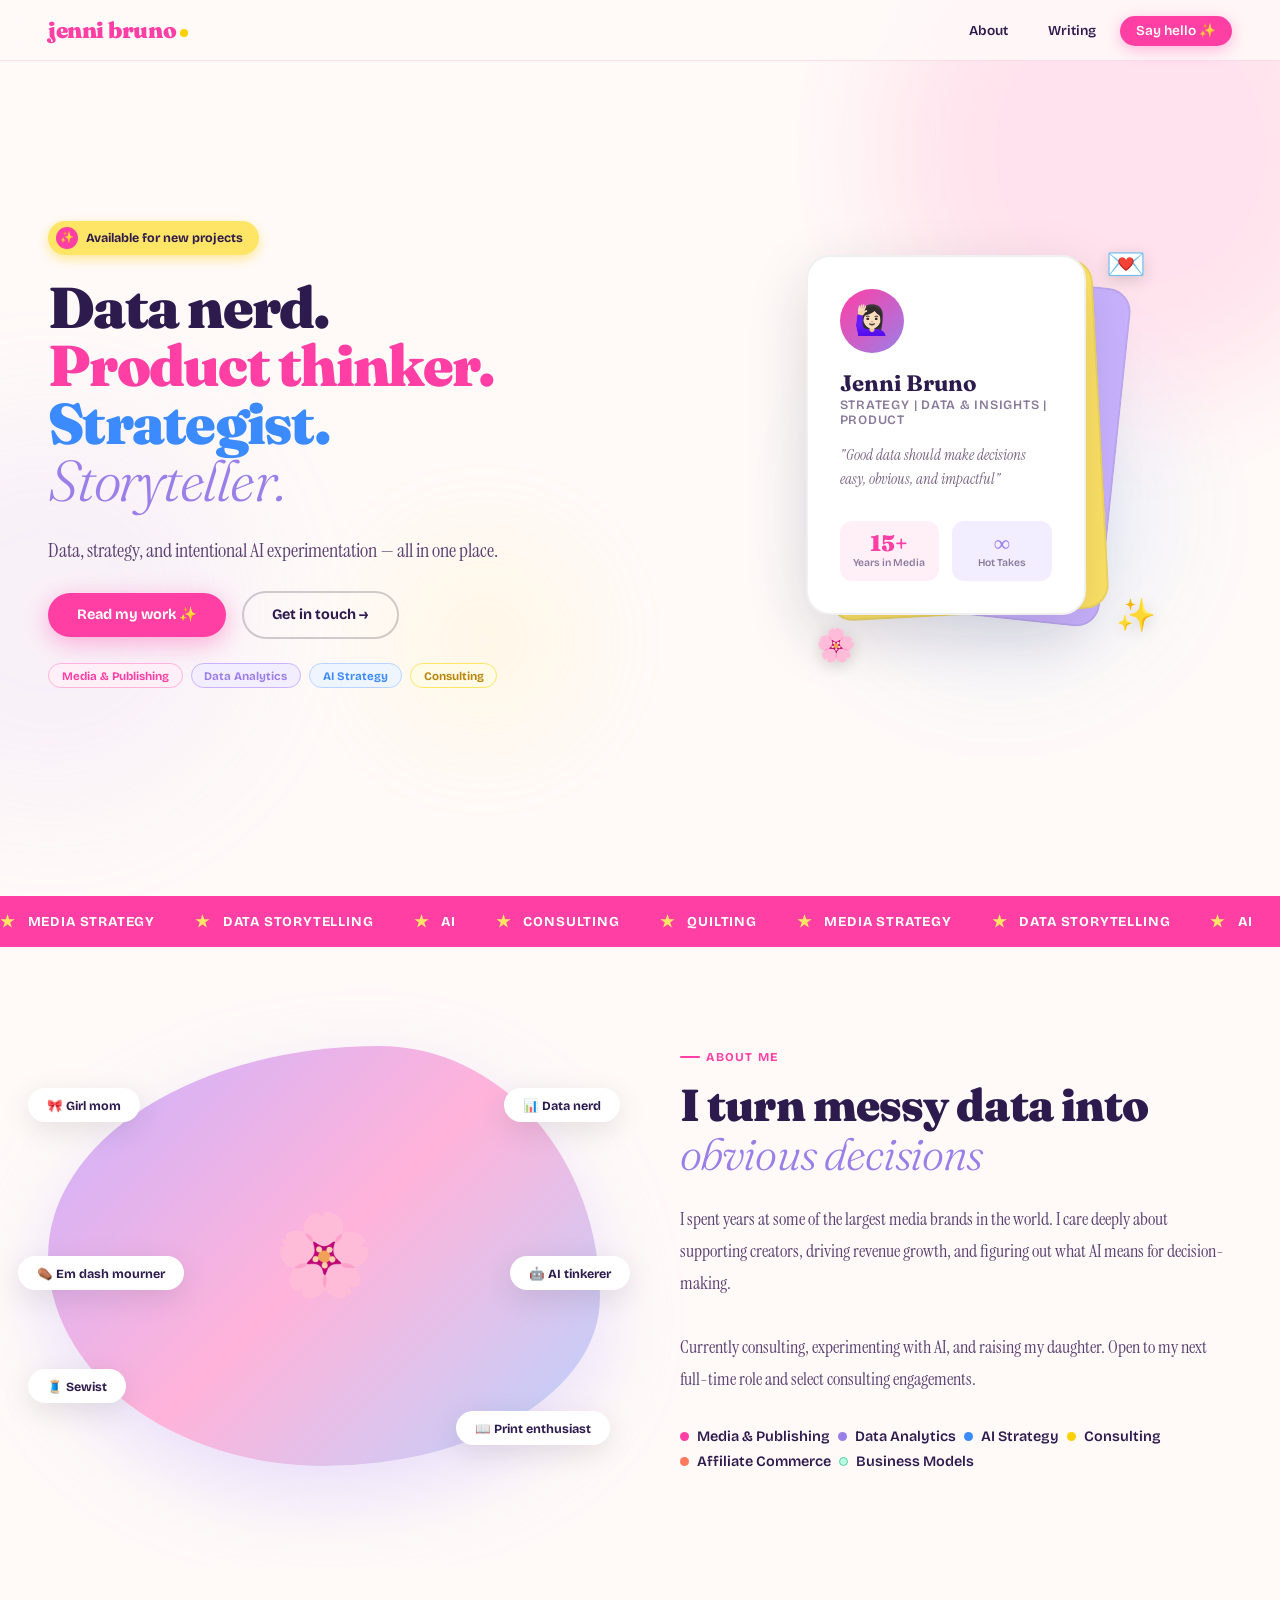
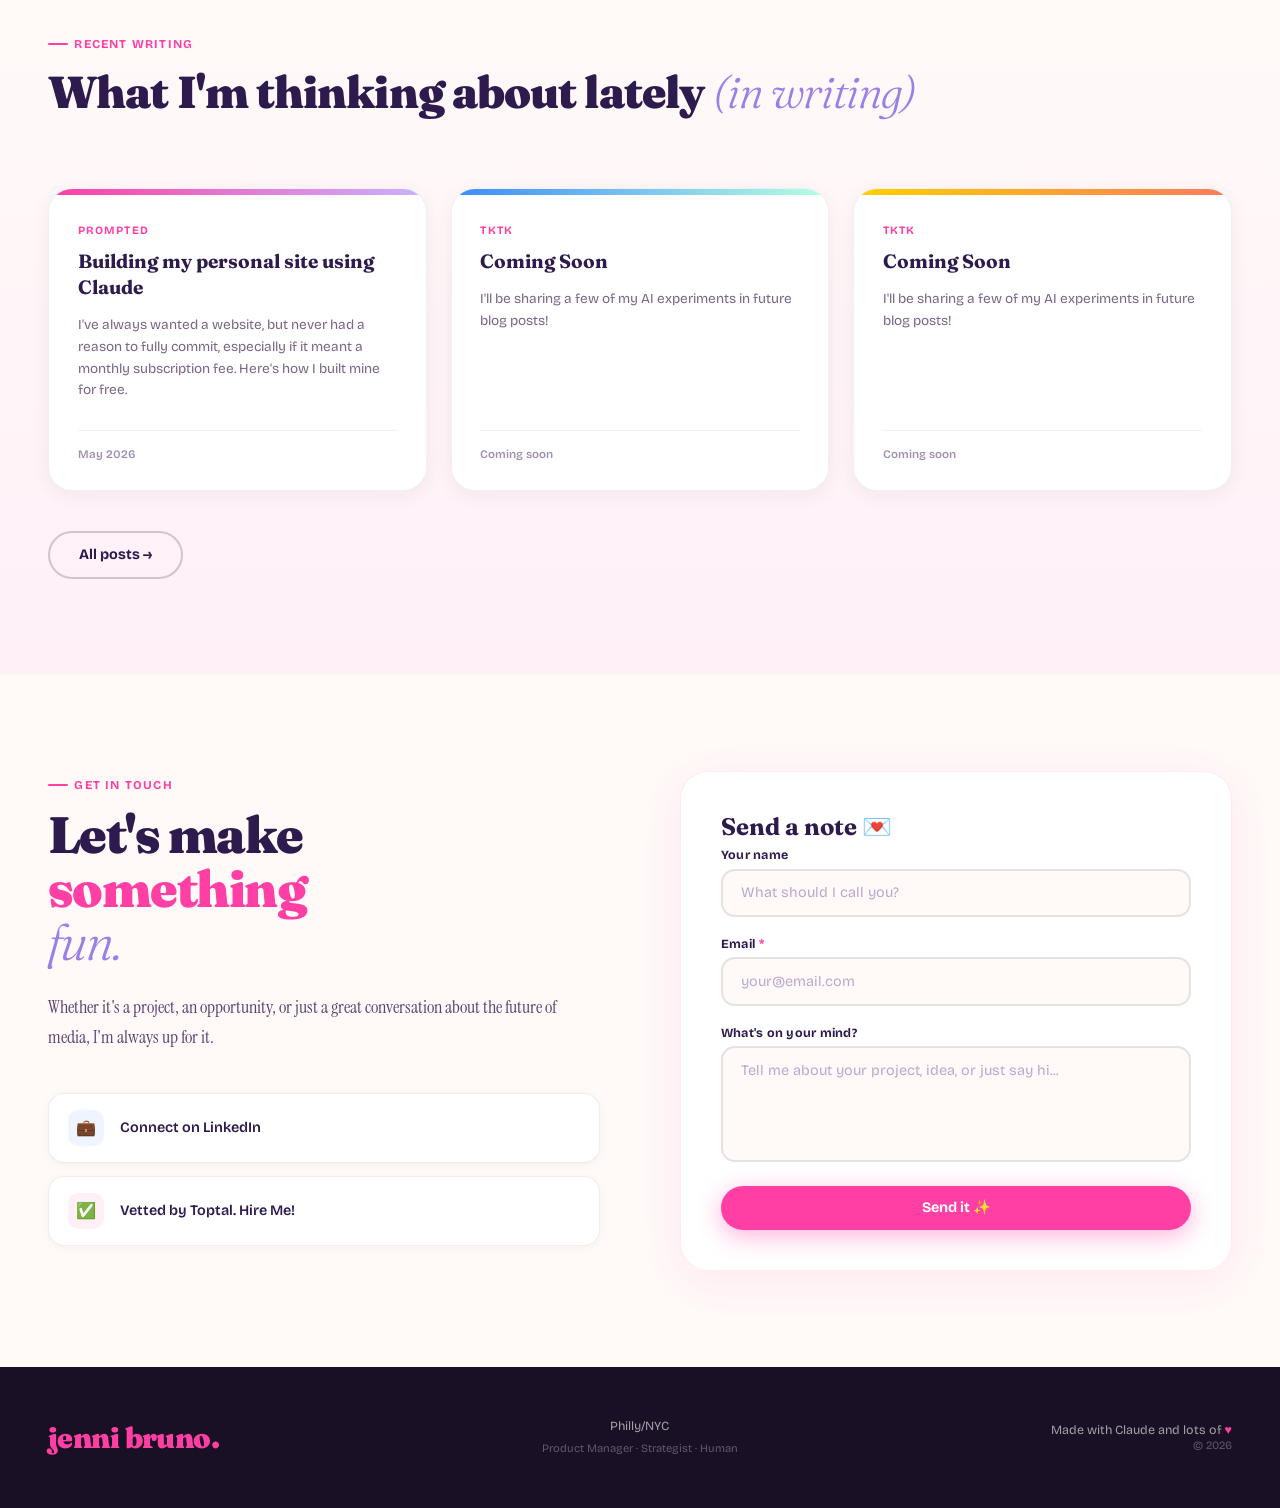
==== commit b4ff08bb: "Contact Info update Remove email link and add TopTal link" ====
--- a/index.html
+++ b/index.html
@@ -242,9 +242,9 @@
         <div class="link-icon icon-blue">💼</div>
         Connect on LinkedIn
       </a>
-      <a href="mailto:hello@jennibruno.com" class="contact-link">
-        <div class="link-icon icon-pink">✉️</div>
-        hello@jennibruno.com
+      <a href="https://www.toptal.com/product-managers/resume/jennifer-bruno#gzw0E0" target="_blank" rel="noopener" class="contact-link">
+        <div class="link-icon icon-pink">✅</div>
+        Vetted by Toptal. Hire Me!
       </a>
     </div>
   </div>
